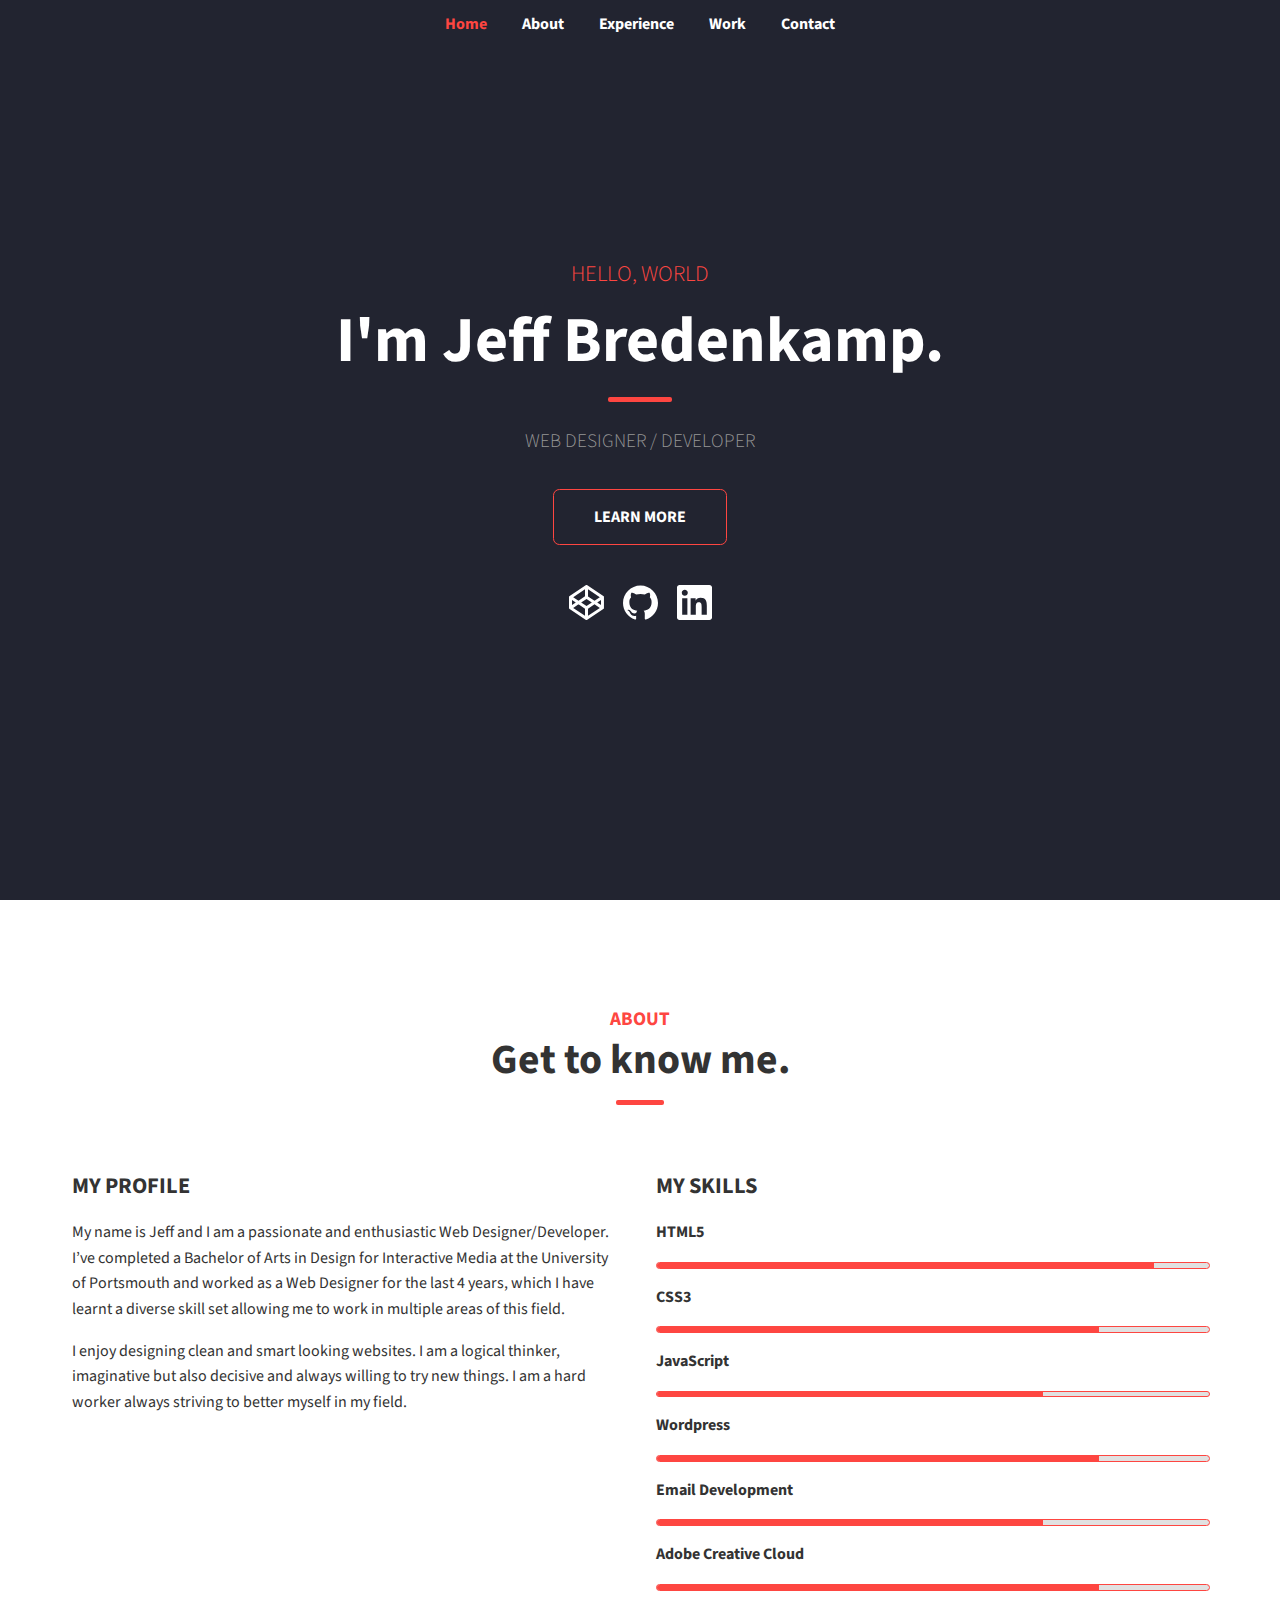
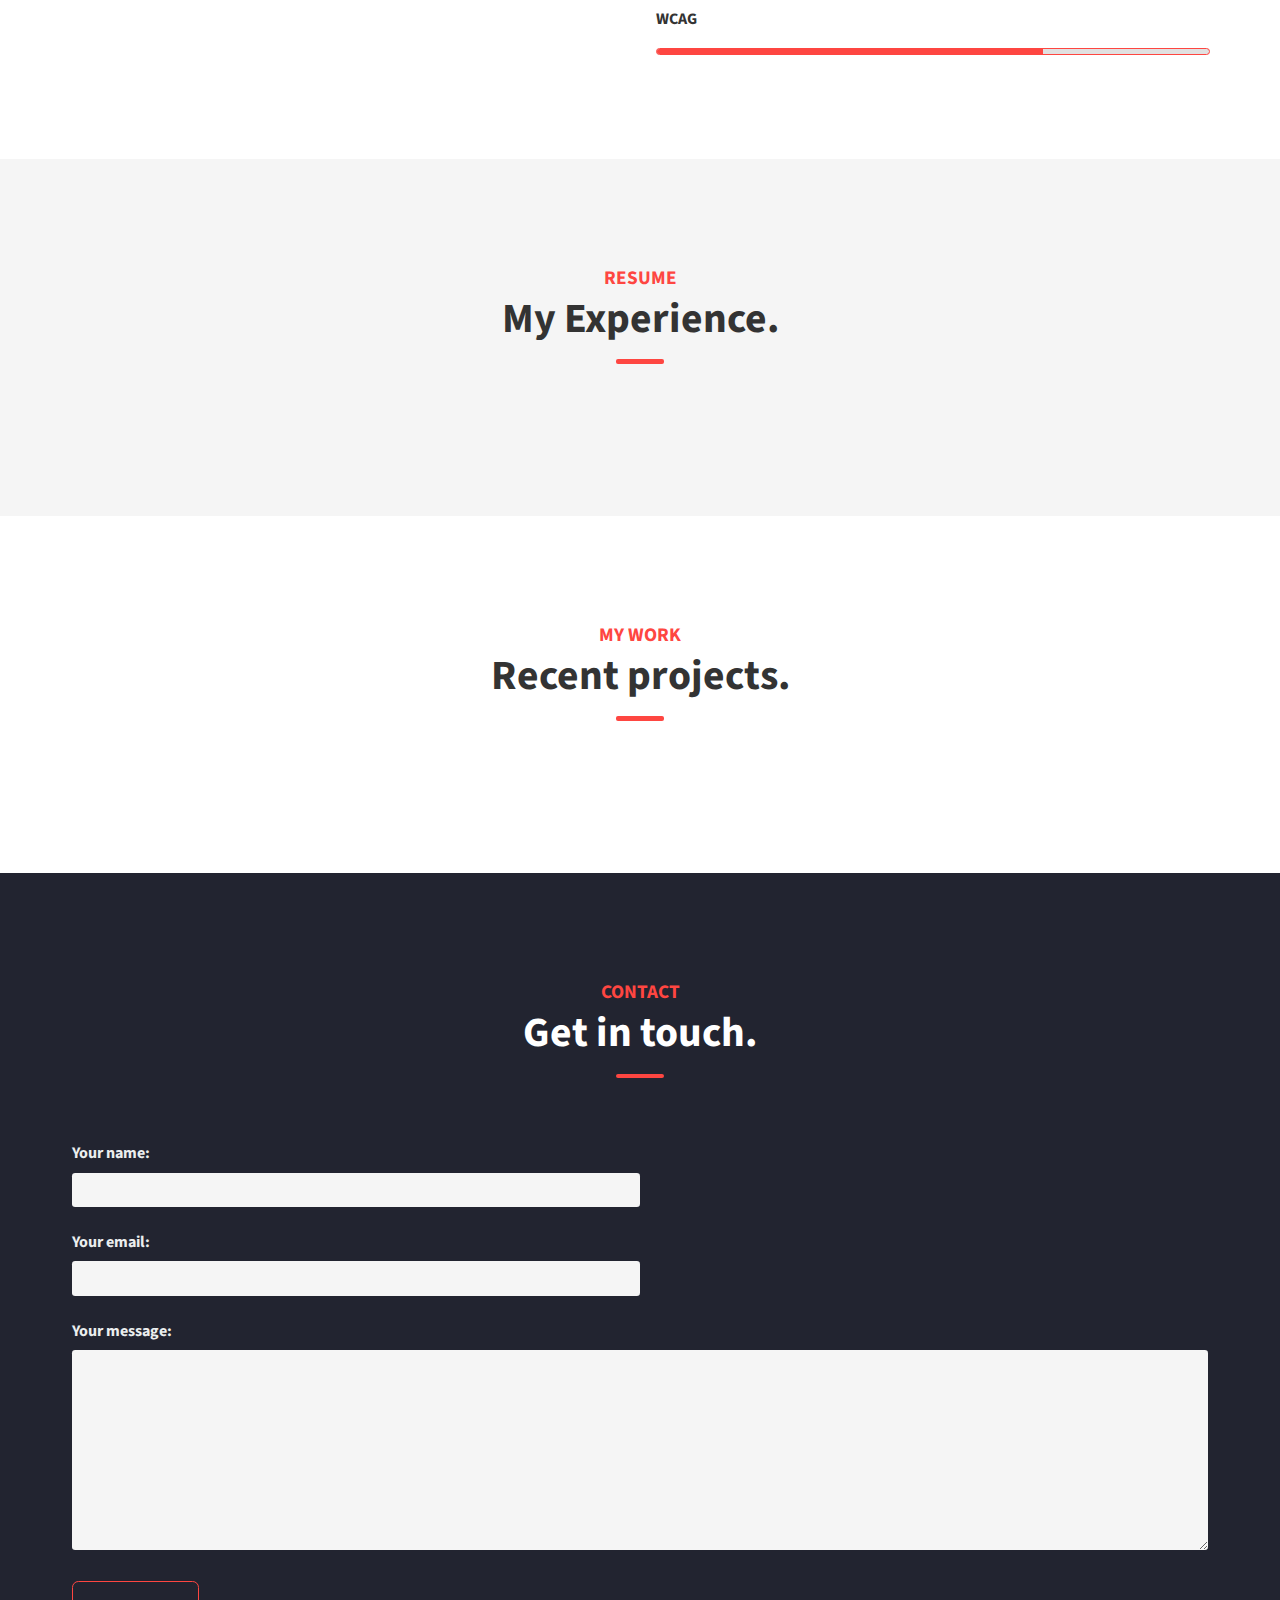
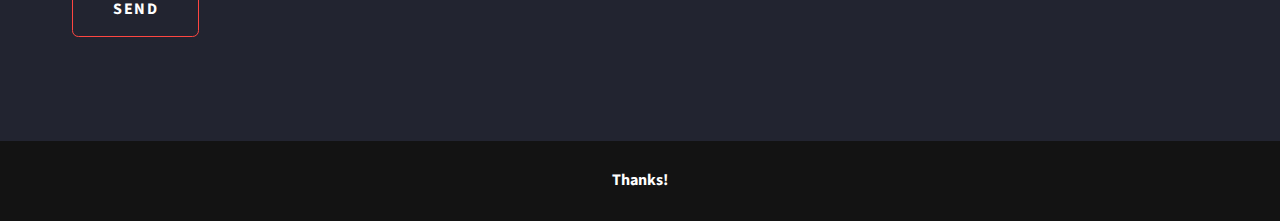
==== index.html @ 473db9db "Initial commit" ====
<!doctype html>
<html class="no-js" lang="en">

<head>
    <meta charset="utf-8">
    <title>Jeff Bredenkamp - Web Designer</title>
    <meta name="description" content="">
    <meta name="viewport" content="width=device-width, initial-scale=1">

    <link rel="stylesheet" href="css/normalize.css">
    <link rel="stylesheet" href="css/main.css">


</head>

<body>
    <!--[if IE]>
    <p class="browserupgrade">You are using an <strong>outdated</strong> browser. Please <a href="https://browsehappy.com/">upgrade your browser</a> to improve your experience and security.</p>
  <![endif]-->
    
    <header>
        <div class="container">
            <img src="img/hamburger.svg" alt="" class="hamburger" style="display: none;"/>
        <nav>
            <ul>
                <li><a href="#intro" class="active smoothscroll">Home</a></li>
                <li><a href="#about" class="smoothscroll">About</a></li>
                <li><a href="#experience" class="smoothscroll">Experience</a></li>
                <li><a href="#work" class="smoothscroll">Work</a></li>
                <li><a href="#contact" class="smoothscroll">Contact</a></li>
            </ul>
        </nav>
        </div>
    </header>

    <!-- Intro Section -->
    <section id="intro">

        <div class="intro-content">
            <p class="intro-preheader">Hello, world</p>
            <h1 class="intro-header">I'm Jeff Bredenkamp.</h1>
            <p class="intro-postheader">Web Designer / Developer</p>

            <a class="learn-more smoothscroll" href="#about">Learn More</a>

            <nav class="social-media">
                <ul>
                    <li><img src="img/codepen.svg" alt="codepen" class="social-icon" /></li>
                    <li><img src="img/github.svg" alt="github" class="social-icon" /></li>
                    <li><img src="img/linkedin.svg" alt="LinkedIn" class="social-icon" /></li>
                </ul>
            </nav>
        </div>

    </section>
    <!-- End Intro Section -->

    <!-- About Section -->
    <section id="about">
        <div class="container">
            <div class="row">
                <div class="column">
                    <p class="preheader">About</p>
                    <h2>Get to know me.</h2>

                </div>
            </div>

            <div class="row">
                <div class="column">

                    <h3>My Profile</h3>

                    <p>My name is Jeff and I am a passionate and enthusiastic Web Designer/Developer. I’ve completed a Bachelor of Arts in Design for Interactive Media at the University of Portsmouth and worked as a Web Designer for the last 4 years, which I have learnt a diverse skill set allowing me to work in multiple areas of this field.</p>

<p>I enjoy designing clean and smart looking websites. I am a logical thinker, imaginative but also decisive and always willing to try new things. I am a hard worker always striving to better myself in my field.</p>

                </div>

                <div class="column">

                    <h3>My Skills</h3>

                    <p><strong>HTML5</strong></p>
                    <div class="progress-bar">
                        <div class="progress-bar-value value-90"></div>
                    </div>

                    <p><strong>CSS3</strong></p>
                    <div class="progress-bar">
                        <div class="progress-bar-value value-80"></div>
                    </div>

                    <p><strong>JavaScript</strong></p>
                    <div class="progress-bar">
                        <div class="progress-bar-value value-70"></div>
                    </div>

                    <p><strong>Wordpress</strong></p>
                    <div class="progress-bar">
                        <div class="progress-bar-value value-80"></div>
                    </div>
                    
                    <p><strong>Email Development</strong></p>
                    <div class="progress-bar">
                        <div class="progress-bar-value value-70"></div>
                    </div>

                    <p><strong>Adobe Creative Cloud</strong></p>
                    <div class="progress-bar">
                        <div class="progress-bar-value value-80"></div>
                    </div>

                    <p><strong>WCAG</strong></p>
                    <div class="progress-bar">
                        <div class="progress-bar-value value-70"></div>
                    </div>

                </div>
            </div>
        </div>
    </section>
    
    <!-- Experience Section -->
    
    <section id="experience">
    
        <div class="container">
            <div class="row">
                <div class="column">
                    <p class="preheader">Resume</p>
                    <h2>My Experience.</h2>
                </div>
            </div>
        </div>
    
    </section>
    
    <!-- Work Section -->
    
    <section id="work">
    
        <div class="container">
            <div class="row">
                <div class="column">
                    <p class="preheader">My work</p>
                    <h2>Recent projects.</h2>
                </div>
            </div>
        </div>
    
    </section>
    
    <!-- Contact Section -->
    
    <section id="contact">
    
        <div class="container">
            <div class="row">
                <div class="column">
                    <p class="preheader">Contact</p>
                    <h2>Get in touch.</h2>
                </div>
            </div>
            
            <div class="row">
                <div class="column">
                
                    	<form method="post" action="submit.php">
	
                            <label><span>Your name:</span>
		<br /><input type="text" name="name" /></label>
		
                            <label><span>Your email:</span>
		<br /><input type="email" name="email" /></label>
		
		<!-- Important: if you add any fields to this page, you will also need to update the php script -->
		
		<p class="antispam">Leave this empty:
		<br /><input name="url" /></p>
		
                            <label><span>Your message:</span>
		<br /><textarea name="message" rows="10" cols="50"></textarea></label>
		
		<input type="submit" value="Send" class="contact-btn" />
		
	</form>
                
                </div>
            </div>
        </div>
    
    </section>
    
    <!-- Footer -->
    
    <footer>
    
        <p>Thanks!</p>
        
    </footer>


    <script src="https://code.jquery.com/jquery-3.4.1.min.js" integrity="sha256-CSXorXvZcTkaix6Yvo6HppcZGetbYMGWSFlBw8HfCJo=" crossorigin="anonymous"></script>
    <script src="js/main.js"></script>

    <!-- Google Analytics: change UA-XXXXX-Y to be your site's ID. -->
    <script>
        window.ga = function() {
            ga.q.push(arguments)
        };
        ga.q = [];
        ga.l = +new Date;
        ga('create', 'UA-XXXXX-Y', 'auto');
        ga('set', 'transport', 'beacon');
        ga('send', 'pageview')

    </script>
    <script src="https://www.google-analytics.com/analytics.js" async></script>
</body>

</html>
---- css/main.css ----
@import url('https://fonts.googleapis.com/css?family=Source+Sans+Pro:400,700&display=swap');


/* ==========================================================================
   Global
   ========================================================================== */

html {
  color: #333;
  font-size: 1rem;
  line-height: 1.4;
}

body {
    font-family: 'Source Sans Pro', sans-serif;
}

hr {
  display: block;
  height: 1px;
  border: 0;
  border-top: 1px solid #ccc;
  margin: 1em 0;
  padding: 0;
}

/* ==========================================================================
   Browser Upgrade Prompt
   ========================================================================== */

.browserupgrade {
  margin: 0.2em 0;
  background: #ccc;
  color: #000;
  padding: 0.2em 0;
}

/* ==========================================================================
   Custom styles
   ========================================================================== */

.container {
  margin: 0 auto;
  max-width: 1200px;
  padding: 0 2.0rem;
  position: relative;
  width: 100%;
    box-sizing: border-box;
}

.row {
  display: flex;
  flex-direction: column;
  padding: 0;
  width: 100%;
}

.row.row-no-padding {
  padding: 0;
}

.row.row-no-padding > .column {
  padding: 0;
}

.row.row-wrap {
  flex-wrap: wrap;
}

.row.row-top {
  align-items: flex-start;
}

.row.row-bottom {
  align-items: flex-end;
}

.row.row-center {
  align-items: center;
}

.row.row-stretch {
  align-items: stretch;
}

.row.row-baseline {
  align-items: baseline;
}

.row .column {
  display: block;
  flex: 1 1 auto;
  margin-left: 0;
  max-width: 100%;
  width: 100%;
}

.row .column.column-offset-10 {
  margin-left: 10%;
}

.row .column.column-offset-20 {
  margin-left: 20%;
}

.row .column.column-offset-25 {
  margin-left: 25%;
}

.row .column.column-offset-33, .row .column.column-offset-34 {
  margin-left: 33.3333%;
}

.row .column.column-offset-50 {
  margin-left: 50%;
}

.row .column.column-offset-66, .row .column.column-offset-67 {
  margin-left: 66.6666%;
}

.row .column.column-offset-75 {
  margin-left: 75%;
}

.row .column.column-offset-80 {
  margin-left: 80%;
}

.row .column.column-offset-90 {
  margin-left: 90%;
}

.row .column.column-10 {
  flex: 0 0 10%;
  max-width: 10%;
}

.row .column.column-20 {
  flex: 0 0 20%;
  max-width: 20%;
}

.row .column.column-25 {
  flex: 0 0 25%;
  max-width: 25%;
}

.row .column.column-33, .row .column.column-34 {
  flex: 0 0 33.3333%;
  max-width: 33.3333%;
}

.row .column.column-40 {
  flex: 0 0 40%;
  max-width: 40%;
}

.row .column.column-50 {
  flex: 0 0 50%;
  max-width: 50%;
}

.row .column.column-60 {
  flex: 0 0 60%;
  max-width: 60%;
}

.row .column.column-66, .row .column.column-67 {
  flex: 0 0 66.6666%;
  max-width: 66.6666%;
}

.row .column.column-75 {
  flex: 0 0 75%;
  max-width: 75%;
}

.row .column.column-80 {
  flex: 0 0 80%;
  max-width: 80%;
}

.row .column.column-90 {
  flex: 0 0 90%;
  max-width: 90%;
}

.row .column .column-top {
  align-self: flex-start;
}

.row .column .column-bottom {
  align-self: flex-end;
}

.row .column .column-center {
  -ms-grid-row-align: center;
      align-self: center;
}

@media (min-width: 40rem) {
  .row {
    flex-direction: row;
    margin-left: -1.0rem;
    width: calc(100% + 2.0rem);
  }
  .row .column {
    margin-bottom: inherit;
    padding: 0 1.0rem;
  }
}

section {
    padding: 6.5rem 0;
    box-sizing: border-box;
}

/* Typography */

h1, h2, h3, h4, h5, h6 {
    line-height: 1;
}

h1 {
    font-size: 4rem;
    text-align: center;
}

h2 {
    font-size: 2.6rem;
    text-align: center;
    margin-top: 0;
    margin-bottom: 3rem;
}

h3 {
    font-size: 1.4rem;
    text-transform: uppercase;
}

h1:after, h2:after {
    height: .3rem;
    display: block;
    content: "";
    background-color: #FE4641;
    margin: 0 auto;
    border-radius: 2px;
}

h1:after {
    width: 4rem;
    margin-top: 1.5rem;
    margin-bottom: 1.5rem;
}

h2:after {
    width: 3rem;
    margin-top: 1.2rem;
    margin-bottom: 1.2rem;
}

p {
    line-height: 1.6;
}

/* Header */

header {
    position: fixed;
    width: 100%;
    padding: .8rem 0 .8rem 0;
    background: #222430;
    z-index: 1;
    text-align: center;
}

header nav ul {
    list-style: none;
    padding: 0;
    margin: 0;
}

header nav ul li {
    display: inline;
    padding-right: 2rem;
}

header nav ul li:last-child {
    padding-right: 0;
}

header nav ul li a {
    color: #fff;
    text-decoration: none;
    font-weight: 700;
}

header nav ul li a.active {
    color: #FE4641;
    
}

header .hamburger {
    
}

/* Intro Section */

#intro {
    background: #222430;
    text-align: center;
    display: flex;
    flex-direction: column;
    justify-content: center;
    min-height: 100vh;
}

#intro .intro-preheader {
    color: #FE4641;
    text-transform: uppercase;
    margin: 0 0 1rem 0;
    font-size: 1.4rem;
    font-weight: 300;
}

#intro .intro-header {
    color: #fff;
    margin: 0;
    line-height: 1;
}

#intro .intro-postheader {
    color: #969696;
    text-transform: uppercase;
    margin: 0;
    font-size: 1.2rem;
    font-weight: 300;
    margin-bottom: 2rem;
}

.learn-more {
  display: inline-block;
  color: #fff;
  text-decoration: none;
  text-transform: uppercase;
border-radius: .4rem;
  font-weight: 700;
  padding: 0 2.5rem 0 2.5rem;
  line-height: 3.4rem;
  text-align: center;
  border: 0.1rem solid #FE4641;
  background-image: url("../img/arrow-down.svg");
    background-size: 12px;
  background-repeat: no-repeat;
  background-position: 85% -40px;
  -moz-transition: all 0.2s linear;
  -o-transition: all 0.2s linear;
  -webkit-transition: all 0.2s linear;
  transition: all 0.2s linear;
}
.learn-more:hover, .learn-more:focus {
  background-color: #FE4641;
  color: #ffffff;
  padding-right: 3.2rem;
  background-position: 85% 50%;
}

/* Social Media */

#intro .social-media ul {
    list-style: none;
    padding: 0;
    margin-top: 2.5rem;
}

#intro .social-media ul li {
    display: inline;
    padding-right: 1rem;
}

#intro .social-media ul li:last-child {
    padding-right: 0;
}

#intro .social-icon {
    max-width: 35px;
}

/* About Section */

.preheader {
    text-align: center;
    color: #FE4641;
    font-size: 1.2rem;
    font-weight: 700;
    margin: 0 0 .3rem 0;
    text-transform: uppercase;
}

#about {
}


.progress-bar {
    width: 100%;
    height: .3rem;
    background: #E1E1E1;
    overflow: hidden;
    border-radius: .4rem;
    border: 0.1rem solid #FE4641;
}
.progress-bar-value {
	height: .3rem;
	background: #FE4641; /* Old browsers */
}

.value-70 {
	width: 70%;
}

.value-80 {
	width: 80%;
}

.value-90 {
	width: 90%;
}

/* Experience Section */

#experience {
    background: #f5f5f5;
}

/* Work Section */

/* Contact Section */

#contact {
    background: #222430;
}

#contact h2 {
    color: #fff;
}

#contact label {
    margin: 1rem 0;
    color: #EBEEEE;
    display: block;
    font-weight: 700;
}

#contact label span {
    margin-bottom: .5rem;
    display: inline-block;
}

#contact input[type=text], #contact input[type=email], #contact textarea, #contact select {
    padding: .5rem;
    color: #333;
    background: #f5f5f5;
    margin-bottom: .5rem;
    border-radius: .2rem;
    border: 0;
    outline: none;
    width: 100%;
    box-sizing: border-box;
}

#contact input[type=text], #contact input[type=email] {
    width: 50%;
}

.contact-btn {
    border: 0.1rem solid #FE4641;
    background: transparent;
    border-radius: .4rem;
    color: #fff;
    cursor: pointer;
    display: inline-block;
    font-size: 1rem;
    font-weight: 700;
    letter-spacing: .1rem;
    line-height: 3.4rem;
    padding: 0 2.5rem;
    text-align: center;
    text-decoration: none;
    text-transform: uppercase;
    white-space: nowrap;
}

.antispam {
    display: none;
}

footer {
    padding: .7rem 0;
    background: #131313;
}

footer p {
    text-align: center;
    color: #fff;
    font-weight: 700;
}

/* Focus styles */

a:focus {
    outline: 1px dotted #000;
}

header a:focus, #intro a:focus {
    outline: 1px dotted #fff;
}


/* ==========================================================================
   Media Queries
   ========================================================================== */

@media only screen and (max-width: 35em) {
#intro .intro-header {
    font-size: 2.7rem;
}
    
h2 {
    font-size: 2.4rem;
}
    
#intro .intro-content {
    padding: 0 2.0rem;
}
#contact input[type=text], #contact input[type=email] {
    width: 100%;
}
    
    
}

@media print,
  (-webkit-min-device-pixel-ratio: 1.25),
  (min-resolution: 1.25dppx),
  (min-resolution: 120dpi) {
  /* Style adjustments for high resolution devices */
}
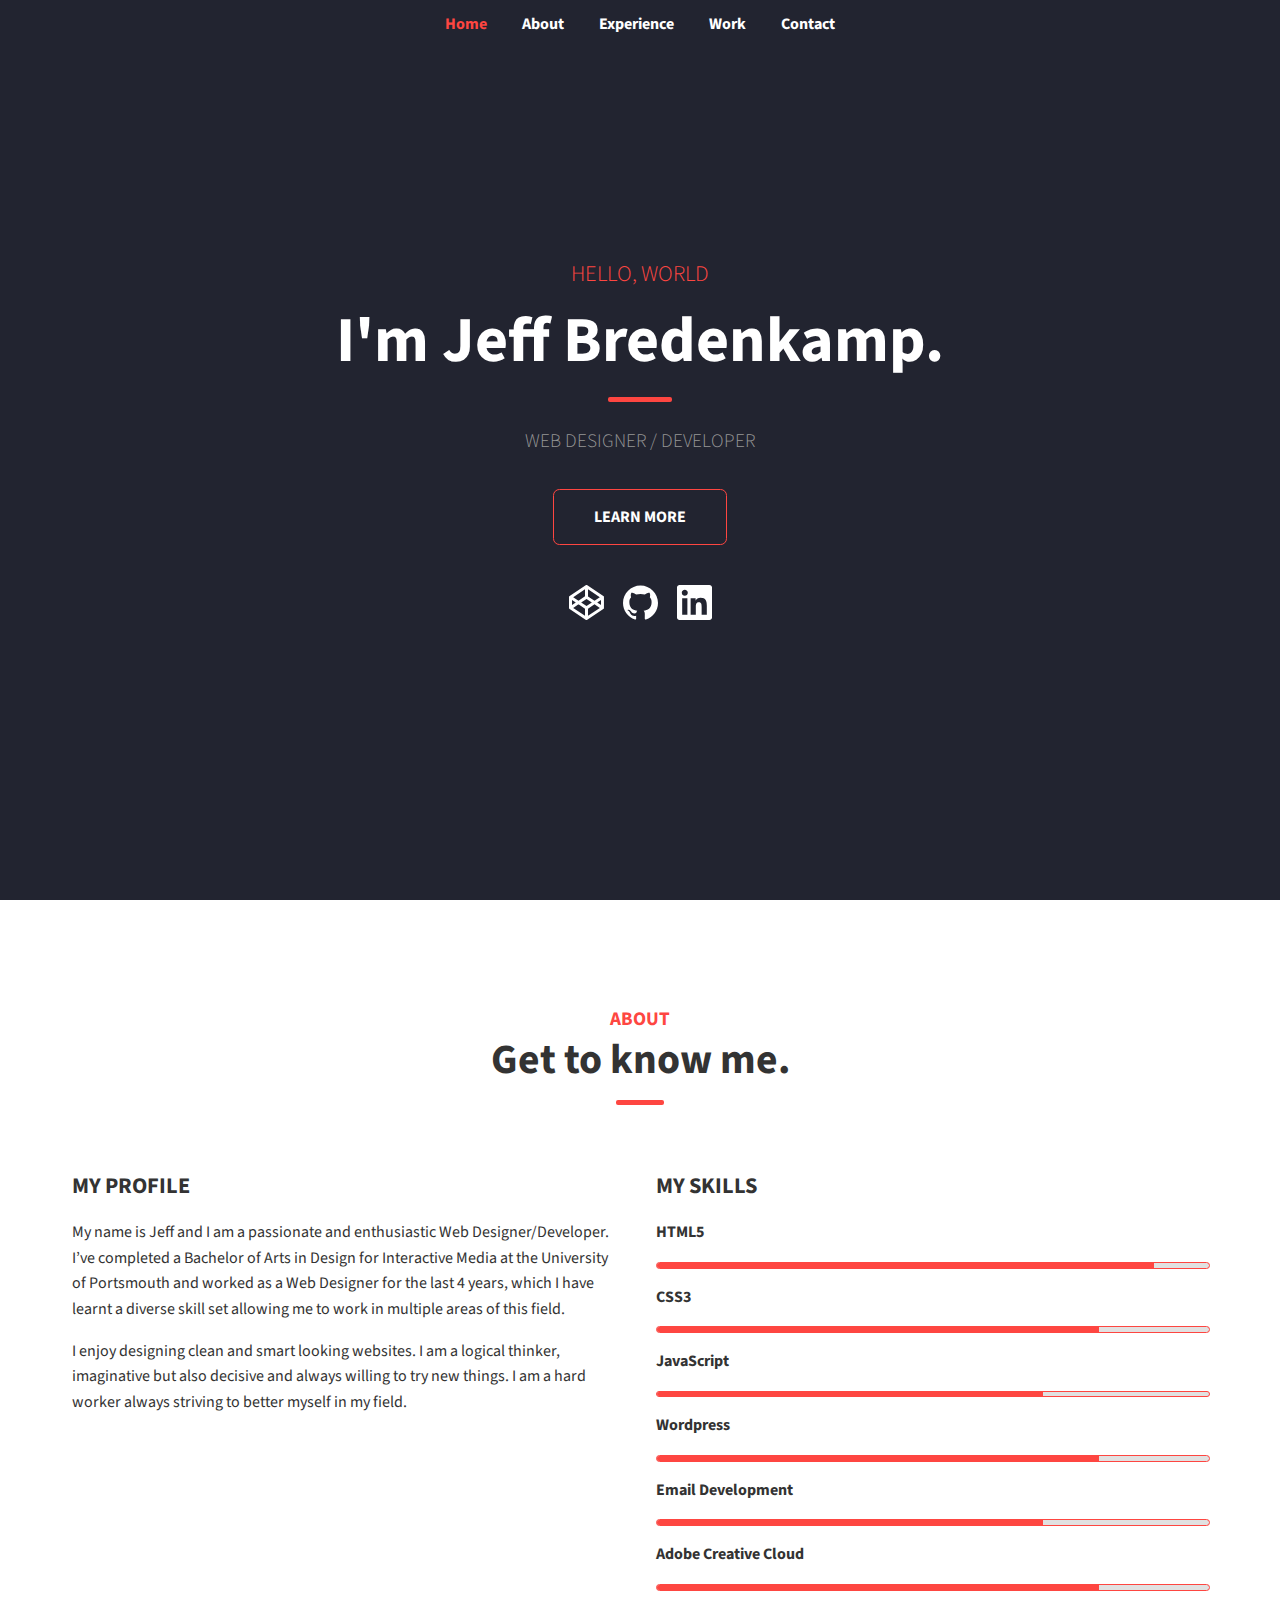
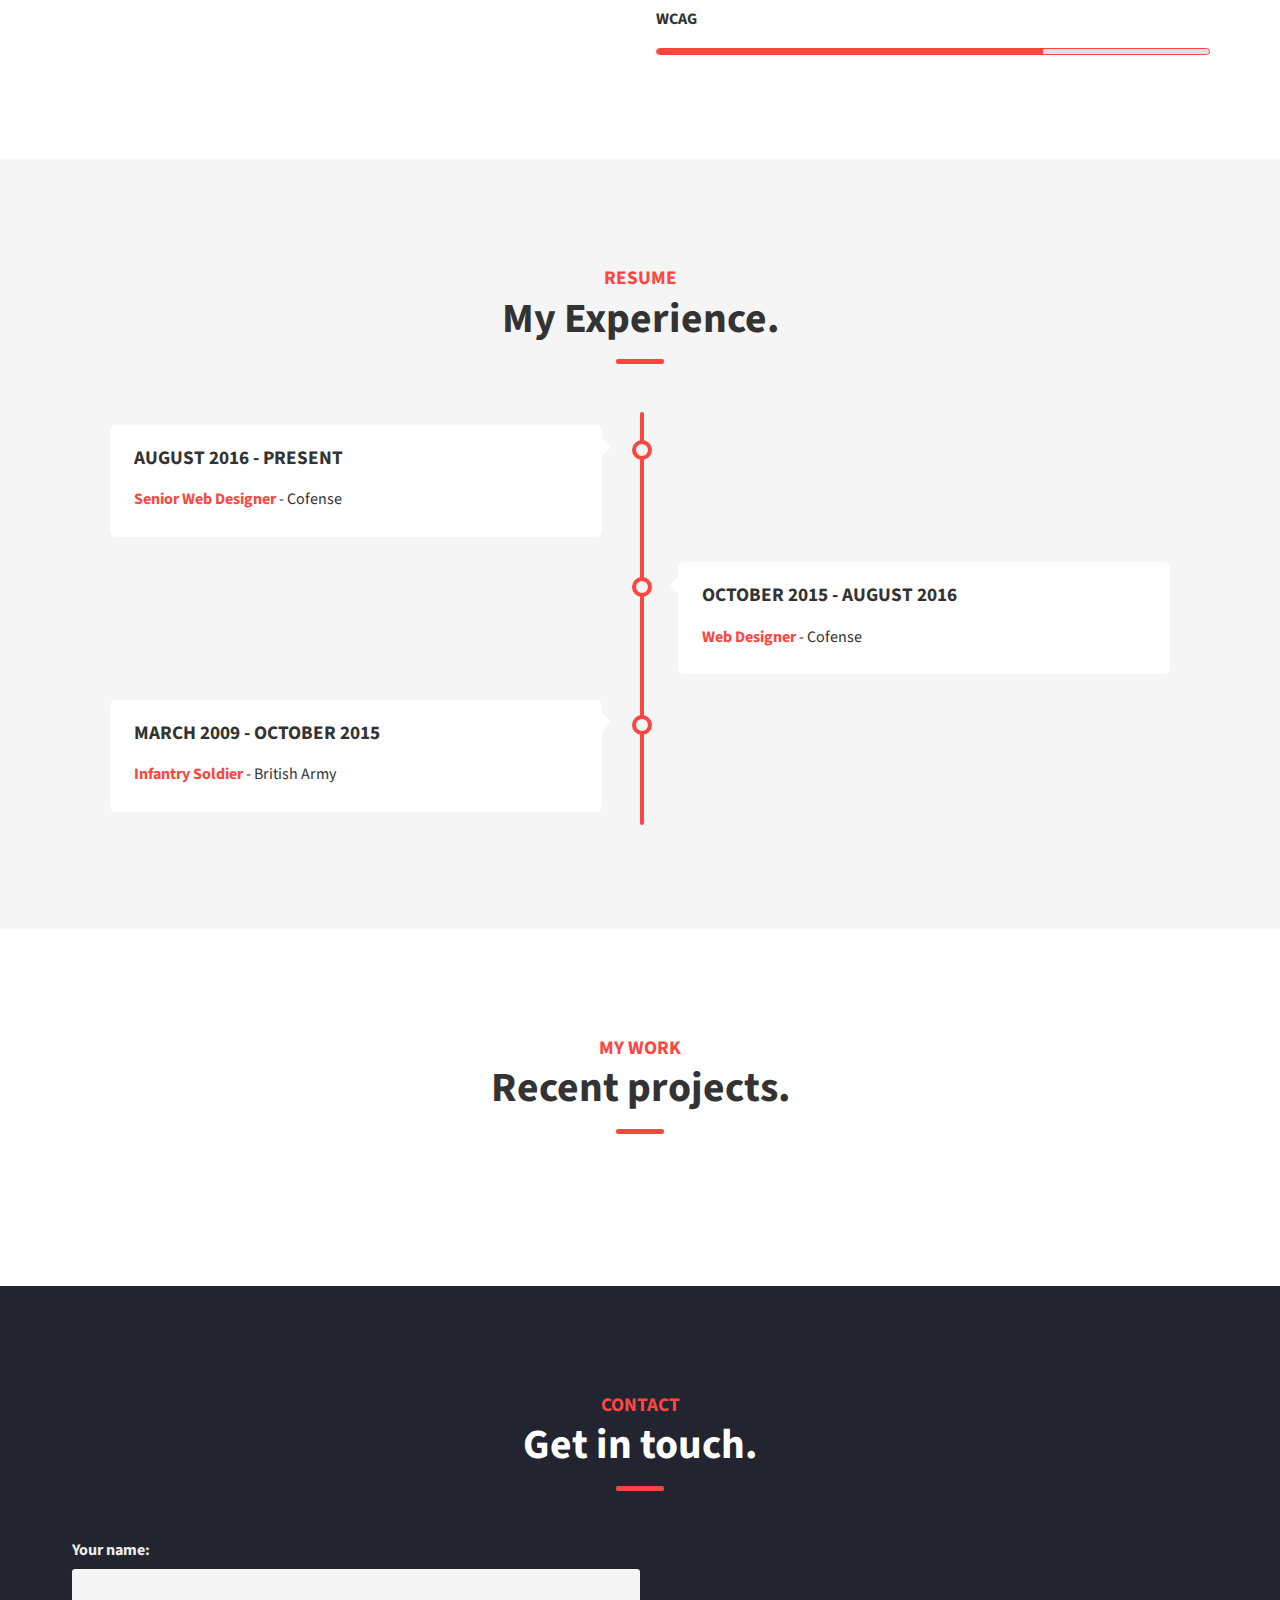
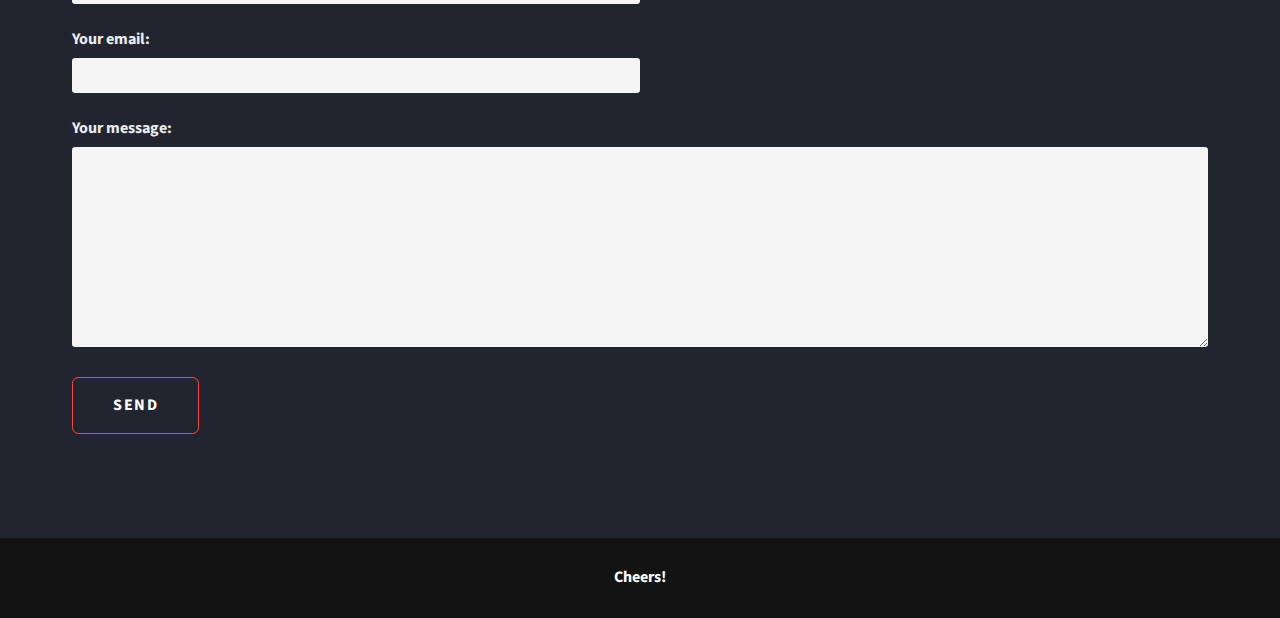
==== commit 635514c7: "timeline added to experience section" ====
--- a/index.html
+++ b/index.html
@@ -17,19 +17,19 @@
     <!--[if IE]>
     <p class="browserupgrade">You are using an <strong>outdated</strong> browser. Please <a href="https://browsehappy.com/">upgrade your browser</a> to improve your experience and security.</p>
   <![endif]-->
-    
+
     <header>
         <div class="container">
-            <img src="img/hamburger.svg" alt="" class="hamburger" style="display: none;"/>
-        <nav>
-            <ul>
-                <li><a href="#intro" class="active smoothscroll">Home</a></li>
-                <li><a href="#about" class="smoothscroll">About</a></li>
-                <li><a href="#experience" class="smoothscroll">Experience</a></li>
-                <li><a href="#work" class="smoothscroll">Work</a></li>
-                <li><a href="#contact" class="smoothscroll">Contact</a></li>
-            </ul>
-        </nav>
+            <img src="img/hamburger.svg" alt="" class="hamburger" style="display: none;" />
+            <nav>
+                <ul>
+                    <li><a href="#intro" class="active smoothscroll">Home</a></li>
+                    <li><a href="#about" class="smoothscroll">About</a></li>
+                    <li><a href="#experience" class="smoothscroll">Experience</a></li>
+                    <li><a href="#work" class="smoothscroll">Work</a></li>
+                    <li><a href="#contact" class="smoothscroll">Contact</a></li>
+                </ul>
+            </nav>
         </div>
     </header>
 
@@ -73,7 +73,7 @@
 
                     <p>My name is Jeff and I am a passionate and enthusiastic Web Designer/Developer. I’ve completed a Bachelor of Arts in Design for Interactive Media at the University of Portsmouth and worked as a Web Designer for the last 4 years, which I have learnt a diverse skill set allowing me to work in multiple areas of this field.</p>
 
-<p>I enjoy designing clean and smart looking websites. I am a logical thinker, imaginative but also decisive and always willing to try new things. I am a hard worker always striving to better myself in my field.</p>
+                    <p>I enjoy designing clean and smart looking websites. I am a logical thinker, imaginative but also decisive and always willing to try new things. I am a hard worker always striving to better myself in my field.</p>
 
                 </div>
 
@@ -100,7 +100,7 @@
                     <div class="progress-bar">
                         <div class="progress-bar-value value-80"></div>
                     </div>
-                    
+
                     <p><strong>Email Development</strong></p>
                     <div class="progress-bar">
                         <div class="progress-bar-value value-70"></div>
@@ -120,26 +120,48 @@
             </div>
         </div>
     </section>
-    
+
     <!-- Experience Section -->
-    
+
     <section id="experience">
-    
+
         <div class="container">
             <div class="row">
                 <div class="column">
                     <p class="preheader">Resume</p>
                     <h2>My Experience.</h2>
-                </div>
-            </div>
-        </div>
-    
-    </section>
-    
+
+                    <div class="timeline">
+                        <div class="position-wrap">
+                            <div class="position">
+                                <h3>August 2016 - Present</h3>
+                                <p><strong>Senior Web Designer</strong> - Cofense</p>
+                            </div>
+                        </div>
+                        <div class="position-wrap right">
+                            <div class="position">
+                                <h3>October 2015 - August 2016</h3>
+                                <p><strong>Web Designer</strong> - Cofense</p>
+                            </div>
+                        </div>
+                        <div class="position-wrap">
+                            <div class="position">
+                                <h3>March 2009 - October 2015</h3>
+                                <p><strong>Infantry Soldier</strong> - British Army</p>
+                            </div>
+                        </div>
+                    </div>
+
+                </div>
+            </div>
+        </div>
+
+    </section>
+
     <!-- Work Section -->
-    
+
     <section id="work">
-    
+
         <div class="container">
             <div class="row">
                 <div class="column">
@@ -148,56 +170,51 @@
                 </div>
             </div>
         </div>
-    
-    </section>
-    
+
+    </section>
+
     <!-- Contact Section -->
-    
+
     <section id="contact">
-    
+
         <div class="container">
             <div class="row">
                 <div class="column">
                     <p class="preheader">Contact</p>
                     <h2>Get in touch.</h2>
-                </div>
-            </div>
-            
-            <div class="row">
-                <div class="column">
-                
-                    	<form method="post" action="submit.php">
-	
-                            <label><span>Your name:</span>
-		<br /><input type="text" name="name" /></label>
-		
-                            <label><span>Your email:</span>
-		<br /><input type="email" name="email" /></label>
-		
-		<!-- Important: if you add any fields to this page, you will also need to update the php script -->
-		
-		<p class="antispam">Leave this empty:
-		<br /><input name="url" /></p>
-		
-                            <label><span>Your message:</span>
-		<br /><textarea name="message" rows="10" cols="50"></textarea></label>
-		
-		<input type="submit" value="Send" class="contact-btn" />
-		
-	</form>
-                
-                </div>
-            </div>
-        </div>
-    
-    </section>
-    
+
+
+                    <form method="post" action="submit.php">
+
+                        <label><span>Your name:</span>
+                            <br /><input type="text" name="name" /></label>
+
+                        <label><span>Your email:</span>
+                            <br /><input type="email" name="email" /></label>
+
+
+                        <p class="antispam">Leave this empty:
+                            <br /><input name="url" /></p>
+
+                        <label><span>Your message:</span>
+                            <br /><textarea name="message" rows="10" cols="50"></textarea></label>
+
+                        <input type="submit" value="Send" class="contact-btn" />
+
+                    </form>
+
+                </div>
+            </div>
+        </div>
+
+    </section>
+
     <!-- Footer -->
-    
+
     <footer>
-    
-        <p>Thanks!</p>
-        
+
+        <p>Cheers!</p>
+
     </footer>
 
 
@@ -219,4 +236,4 @@
     <script src="https://www.google-analytics.com/analytics.js" async></script>
 </body>
 
-</html>+</html>
--- a/css/main.css
+++ b/css/main.css
@@ -6,9 +6,9 @@
    ========================================================================== */
 
 html {
-  color: #333;
-  font-size: 1rem;
-  line-height: 1.4;
+    color: #333;
+    font-size: 1rem;
+    line-height: 1.4;
 }
 
 body {
@@ -16,12 +16,12 @@
 }
 
 hr {
-  display: block;
-  height: 1px;
-  border: 0;
-  border-top: 1px solid #ccc;
-  margin: 1em 0;
-  padding: 0;
+    display: block;
+    height: 1px;
+    border: 0;
+    border-top: 1px solid #ccc;
+    margin: 1em 0;
+    padding: 0;
 }
 
 /* ==========================================================================
@@ -29,10 +29,10 @@
    ========================================================================== */
 
 .browserupgrade {
-  margin: 0.2em 0;
-  background: #ccc;
-  color: #000;
-  padding: 0.2em 0;
+    margin: 0.2em 0;
+    background: #ccc;
+    color: #000;
+    padding: 0.2em 0;
 }
 
 /* ==========================================================================
@@ -40,175 +40,180 @@
    ========================================================================== */
 
 .container {
-  margin: 0 auto;
-  max-width: 1200px;
-  padding: 0 2.0rem;
-  position: relative;
-  width: 100%;
+    margin: 0 auto;
+    max-width: 1200px;
+    padding: 0 2.0rem;
+    position: relative;
+    width: 100%;
     box-sizing: border-box;
 }
 
 .row {
-  display: flex;
-  flex-direction: column;
-  padding: 0;
-  width: 100%;
+    display: flex;
+    flex-direction: column;
+    padding: 0;
+    width: 100%;
 }
 
 .row.row-no-padding {
-  padding: 0;
+    padding: 0;
 }
 
 .row.row-no-padding > .column {
-  padding: 0;
+    padding: 0;
 }
 
 .row.row-wrap {
-  flex-wrap: wrap;
+    flex-wrap: wrap;
 }
 
 .row.row-top {
-  align-items: flex-start;
+    align-items: flex-start;
 }
 
 .row.row-bottom {
-  align-items: flex-end;
+    align-items: flex-end;
 }
 
 .row.row-center {
-  align-items: center;
+    align-items: center;
 }
 
 .row.row-stretch {
-  align-items: stretch;
+    align-items: stretch;
 }
 
 .row.row-baseline {
-  align-items: baseline;
+    align-items: baseline;
 }
 
 .row .column {
-  display: block;
-  flex: 1 1 auto;
-  margin-left: 0;
-  max-width: 100%;
-  width: 100%;
+    display: block;
+    flex: 1 1 auto;
+    margin-left: 0;
+    max-width: 100%;
+    width: 100%;
 }
 
 .row .column.column-offset-10 {
-  margin-left: 10%;
+    margin-left: 10%;
 }
 
 .row .column.column-offset-20 {
-  margin-left: 20%;
+    margin-left: 20%;
 }
 
 .row .column.column-offset-25 {
-  margin-left: 25%;
-}
-
-.row .column.column-offset-33, .row .column.column-offset-34 {
-  margin-left: 33.3333%;
+    margin-left: 25%;
+}
+
+.row .column.column-offset-33,
+.row .column.column-offset-34 {
+    margin-left: 33.3333%;
 }
 
 .row .column.column-offset-50 {
-  margin-left: 50%;
-}
-
-.row .column.column-offset-66, .row .column.column-offset-67 {
-  margin-left: 66.6666%;
+    margin-left: 50%;
+}
+
+.row .column.column-offset-66,
+.row .column.column-offset-67 {
+    margin-left: 66.6666%;
 }
 
 .row .column.column-offset-75 {
-  margin-left: 75%;
+    margin-left: 75%;
 }
 
 .row .column.column-offset-80 {
-  margin-left: 80%;
+    margin-left: 80%;
 }
 
 .row .column.column-offset-90 {
-  margin-left: 90%;
+    margin-left: 90%;
 }
 
 .row .column.column-10 {
-  flex: 0 0 10%;
-  max-width: 10%;
+    flex: 0 0 10%;
+    max-width: 10%;
 }
 
 .row .column.column-20 {
-  flex: 0 0 20%;
-  max-width: 20%;
+    flex: 0 0 20%;
+    max-width: 20%;
 }
 
 .row .column.column-25 {
-  flex: 0 0 25%;
-  max-width: 25%;
-}
-
-.row .column.column-33, .row .column.column-34 {
-  flex: 0 0 33.3333%;
-  max-width: 33.3333%;
+    flex: 0 0 25%;
+    max-width: 25%;
+}
+
+.row .column.column-33,
+.row .column.column-34 {
+    flex: 0 0 33.3333%;
+    max-width: 33.3333%;
 }
 
 .row .column.column-40 {
-  flex: 0 0 40%;
-  max-width: 40%;
+    flex: 0 0 40%;
+    max-width: 40%;
 }
 
 .row .column.column-50 {
-  flex: 0 0 50%;
-  max-width: 50%;
+    flex: 0 0 50%;
+    max-width: 50%;
 }
 
 .row .column.column-60 {
-  flex: 0 0 60%;
-  max-width: 60%;
-}
-
-.row .column.column-66, .row .column.column-67 {
-  flex: 0 0 66.6666%;
-  max-width: 66.6666%;
+    flex: 0 0 60%;
+    max-width: 60%;
+}
+
+.row .column.column-66,
+.row .column.column-67 {
+    flex: 0 0 66.6666%;
+    max-width: 66.6666%;
 }
 
 .row .column.column-75 {
-  flex: 0 0 75%;
-  max-width: 75%;
+    flex: 0 0 75%;
+    max-width: 75%;
 }
 
 .row .column.column-80 {
-  flex: 0 0 80%;
-  max-width: 80%;
+    flex: 0 0 80%;
+    max-width: 80%;
 }
 
 .row .column.column-90 {
-  flex: 0 0 90%;
-  max-width: 90%;
+    flex: 0 0 90%;
+    max-width: 90%;
 }
 
 .row .column .column-top {
-  align-self: flex-start;
+    align-self: flex-start;
 }
 
 .row .column .column-bottom {
-  align-self: flex-end;
+    align-self: flex-end;
 }
 
 .row .column .column-center {
-  -ms-grid-row-align: center;
-      align-self: center;
+    -ms-grid-row-align: center;
+    align-self: center;
 }
 
 @media (min-width: 40rem) {
-  .row {
-    flex-direction: row;
-    margin-left: -1.0rem;
-    width: calc(100% + 2.0rem);
-  }
-  .row .column {
-    margin-bottom: inherit;
-    padding: 0 1.0rem;
-  }
+    .row {
+        flex-direction: row;
+        margin-left: -1.0rem;
+        width: calc(100% + 2.0rem);
+    }
+
+    .row .column {
+        margin-bottom: inherit;
+        padding: 0 1.0rem;
+    }
 }
 
 section {
@@ -218,7 +223,12 @@
 
 /* Typography */
 
-h1, h2, h3, h4, h5, h6 {
+h1,
+h2,
+h3,
+h4,
+h5,
+h6 {
     line-height: 1;
 }
 
@@ -239,7 +249,8 @@
     text-transform: uppercase;
 }
 
-h1:after, h2:after {
+h1:after,
+h2:after {
     height: .3rem;
     display: block;
     content: "";
@@ -298,12 +309,10 @@
 
 header nav ul li a.active {
     color: #FE4641;
-    
-}
-
-header .hamburger {
-    
-}
+
+}
+
+header .hamburger {}
 
 /* Intro Section */
 
@@ -340,30 +349,32 @@
 }
 
 .learn-more {
-  display: inline-block;
-  color: #fff;
-  text-decoration: none;
-  text-transform: uppercase;
-border-radius: .4rem;
-  font-weight: 700;
-  padding: 0 2.5rem 0 2.5rem;
-  line-height: 3.4rem;
-  text-align: center;
-  border: 0.1rem solid #FE4641;
-  background-image: url("../img/arrow-down.svg");
+    display: inline-block;
+    color: #fff;
+    text-decoration: none;
+    text-transform: uppercase;
+    border-radius: .4rem;
+    font-weight: 700;
+    padding: 0 2.5rem 0 2.5rem;
+    line-height: 3.4rem;
+    text-align: center;
+    border: 0.1rem solid #FE4641;
+    background-image: url("../img/arrow-down.svg");
     background-size: 12px;
-  background-repeat: no-repeat;
-  background-position: 85% -40px;
-  -moz-transition: all 0.2s linear;
-  -o-transition: all 0.2s linear;
-  -webkit-transition: all 0.2s linear;
-  transition: all 0.2s linear;
-}
-.learn-more:hover, .learn-more:focus {
-  background-color: #FE4641;
-  color: #ffffff;
-  padding-right: 3.2rem;
-  background-position: 85% 50%;
+    background-repeat: no-repeat;
+    background-position: 85% -40px;
+    -moz-transition: all 0.2s linear;
+    -o-transition: all 0.2s linear;
+    -webkit-transition: all 0.2s linear;
+    transition: all 0.2s linear;
+}
+
+.learn-more:hover,
+.learn-more:focus {
+    background-color: #FE4641;
+    color: #ffffff;
+    padding-right: 3.2rem;
+    background-position: 85% 50%;
 }
 
 /* Social Media */
@@ -398,8 +409,7 @@
     text-transform: uppercase;
 }
 
-#about {
-}
+#about {}
 
 
 .progress-bar {
@@ -410,27 +420,118 @@
     border-radius: .4rem;
     border: 0.1rem solid #FE4641;
 }
+
 .progress-bar-value {
-	height: .3rem;
-	background: #FE4641; /* Old browsers */
+    height: .3rem;
+    background: #FE4641;
+    /* Old browsers */
 }
 
 .value-70 {
-	width: 70%;
+    width: 70%;
 }
 
 .value-80 {
-	width: 80%;
+    width: 80%;
 }
 
 .value-90 {
-	width: 90%;
+    width: 90%;
 }
 
 /* Experience Section */
 
 #experience {
     background: #f5f5f5;
+}
+
+.avtl,
+.position-wrap,
+div.event {
+    box-sizing: border-box;
+}
+
+.timeline {
+    position: relative;
+}
+
+.timeline::before {
+    content: '';
+    width: 4px;
+    background-color: #FE4641;
+    position: absolute;
+    top: 0;
+    bottom: 0;
+    left: 50%;
+    border-radius: 5px;
+}
+
+.position-wrap {
+    padding: .8rem 2.4rem;
+    position: relative;
+    width: 50%;
+    left: 0;
+}
+
+.position-wrap.right {
+    left: 50%;
+}
+
+.position {
+    padding: 1.5rem;
+    background-color: #fff;
+    position: relative;
+    border-radius: 6px;
+}
+
+.position h3 {
+    margin-top: 0;
+    font-size: 1.2rem;
+}
+
+.position p:last-child {
+    margin-bottom: 0;
+}
+
+.position strong {
+    color: #FE4641;
+}
+
+.position-wrap:before {
+    content: '';
+    border: .7rem solid transparent;
+    border-left-color: #fff;
+    border-right: 0;
+    position: absolute;
+    right: 1.8rem;
+    top: 1.5rem;
+}
+
+.position-wrap.right:before {
+    border: .7rem solid transparent;
+    border-right-color: #fff;
+    border-left: 0;
+    right: auto;
+    left: 1.9rem;
+}
+
+
+.position-wrap:after {
+    content: '';
+    background: #f5f5f5;
+    border: 4px solid #FE4641;
+    width: 12px;
+    height: 12px;
+    border-radius: 20px;
+    position: absolute;
+    top: 20%;
+    right: -12px;
+}
+
+.position-wrap.right:after {
+    top: 20%;
+    right: auto;
+    left: -8px;
 }
 
 /* Work Section */
@@ -457,7 +558,10 @@
     display: inline-block;
 }
 
-#contact input[type=text], #contact input[type=email], #contact textarea, #contact select {
+#contact input[type=text],
+#contact input[type=email],
+#contact textarea,
+#contact select {
     padding: .5rem;
     color: #333;
     background: #f5f5f5;
@@ -469,7 +573,8 @@
     box-sizing: border-box;
 }
 
-#contact input[type=text], #contact input[type=email] {
+#contact input[type=text],
+#contact input[type=email] {
     width: 50%;
 }
 
@@ -512,7 +617,8 @@
     outline: 1px dotted #000;
 }
 
-header a:focus, #intro a:focus {
+header a:focus,
+#intro a:focus {
     outline: 1px dotted #fff;
 }
 
@@ -522,27 +628,51 @@
    ========================================================================== */
 
 @media only screen and (max-width: 35em) {
-#intro .intro-header {
-    font-size: 2.7rem;
-}
-    
-h2 {
-    font-size: 2.4rem;
-}
-    
-#intro .intro-content {
-    padding: 0 2.0rem;
-}
-#contact input[type=text], #contact input[type=email] {
-    width: 100%;
-}
-    
-    
+    #intro .intro-header {
+        font-size: 2.7rem;
+    }
+
+    h2 {
+        font-size: 2.4rem;
+    }
+
+    #intro .intro-content {
+        padding: 0 2.0rem;
+    }
+
+    #contact input[type=text],
+    #contact input[type=email] {
+        width: 100%;
+    }
+
+    .timeline::before {
+        left: 0%;
+    }
+
+    .position-wrap {
+        width: 100%;
+        padding: .8rem 0 .8rem 2.4rem;
+    }
+
+    .position-wrap:after {
+        right: unset;
+        left: -8px;
+    }
+
+    .position-wrap:before {
+        display: none;
+    }
+
+    .position-wrap.right {
+        left: unset;
+    }
+
+
 }
 
 @media print,
-  (-webkit-min-device-pixel-ratio: 1.25),
-  (min-resolution: 1.25dppx),
-  (min-resolution: 120dpi) {
-  /* Style adjustments for high resolution devices */
-}+(-webkit-min-device-pixel-ratio: 1.25),
+(min-resolution: 1.25dppx),
+(min-resolution: 120dpi) {
+    /* Style adjustments for high resolution devices */
+}
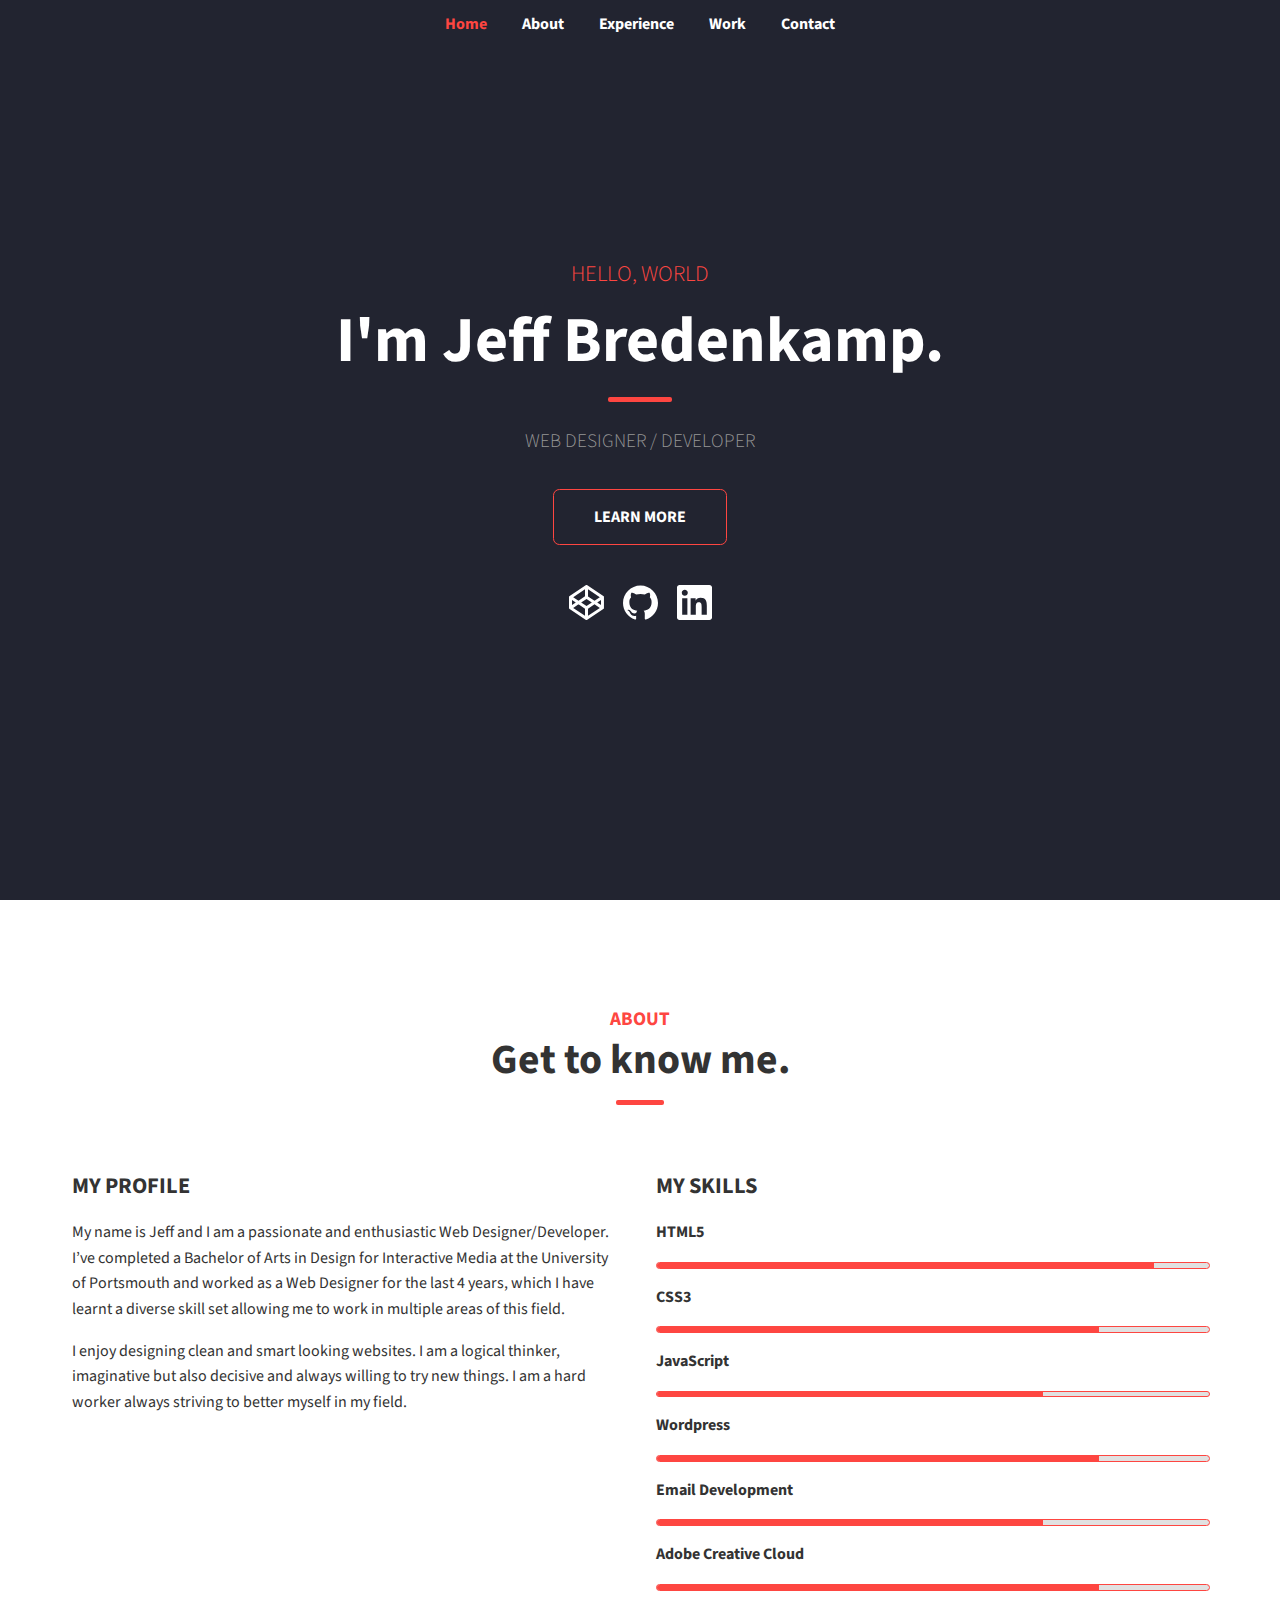
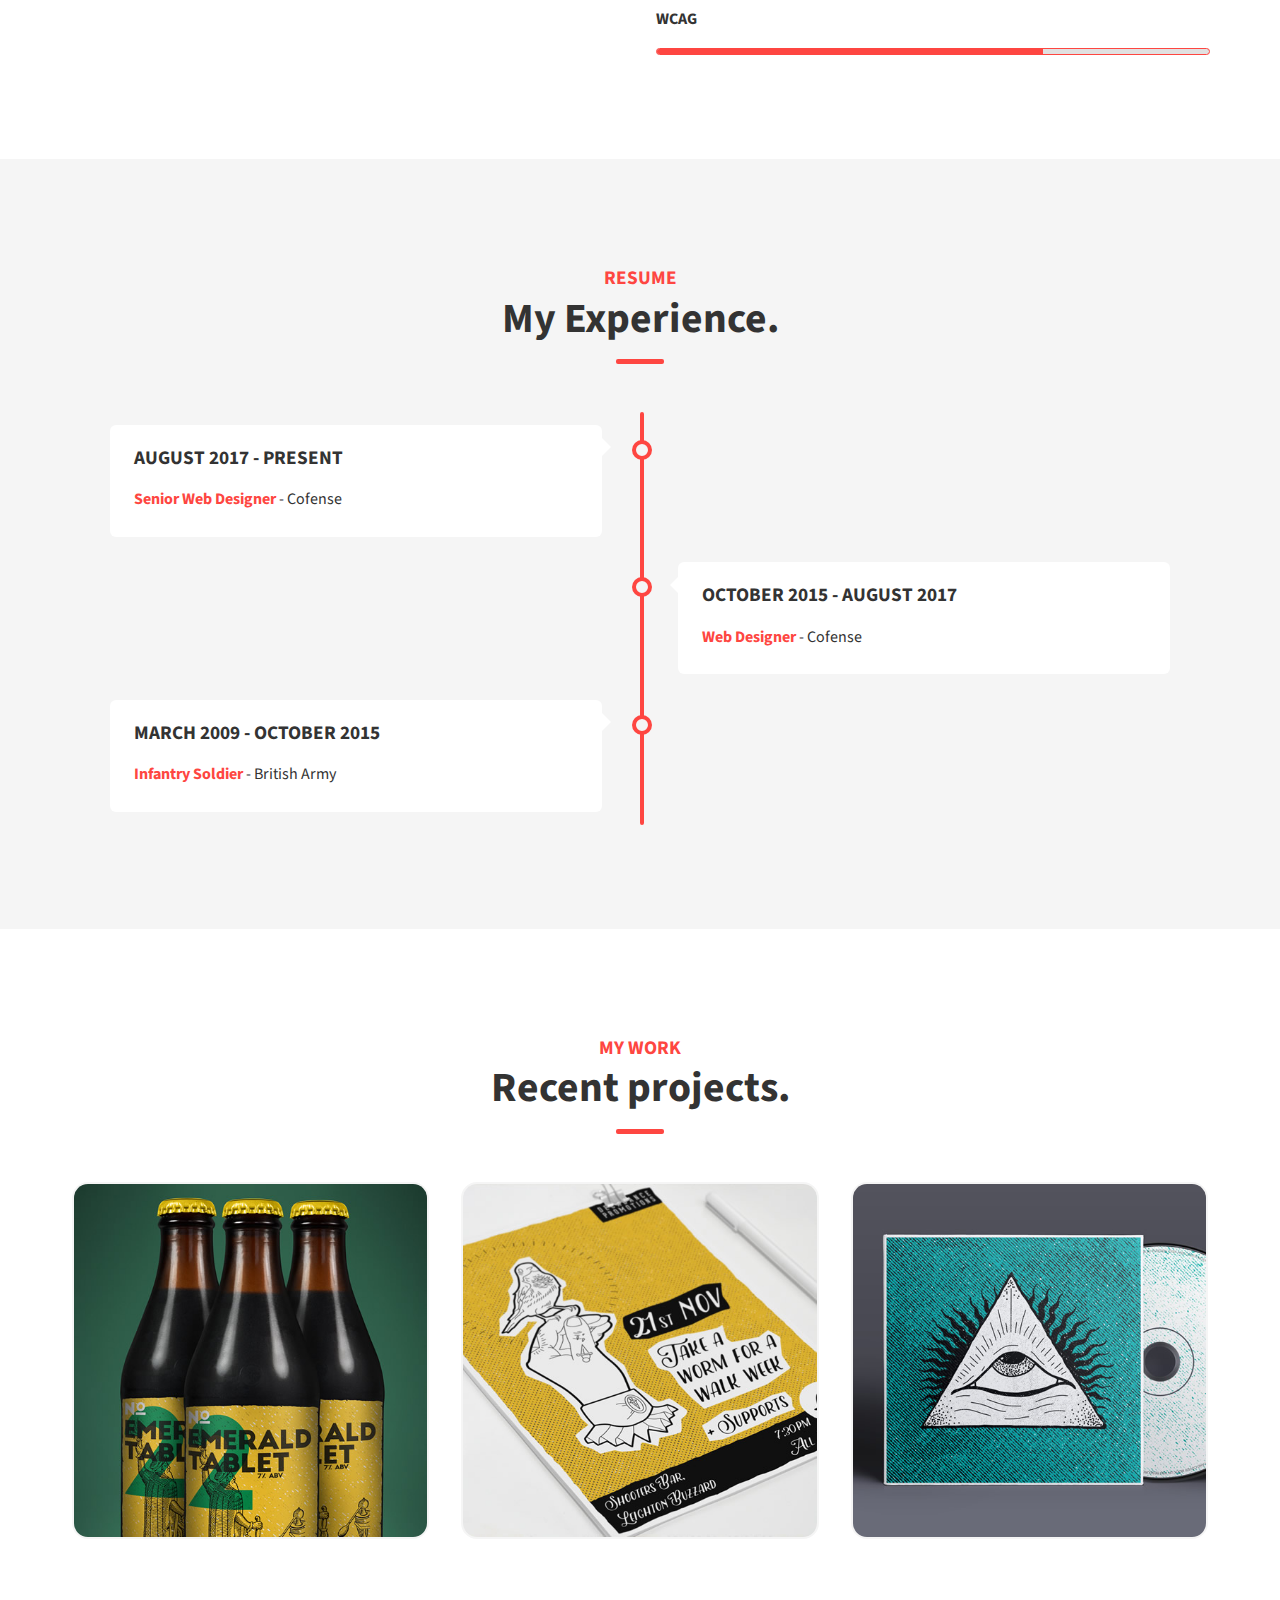
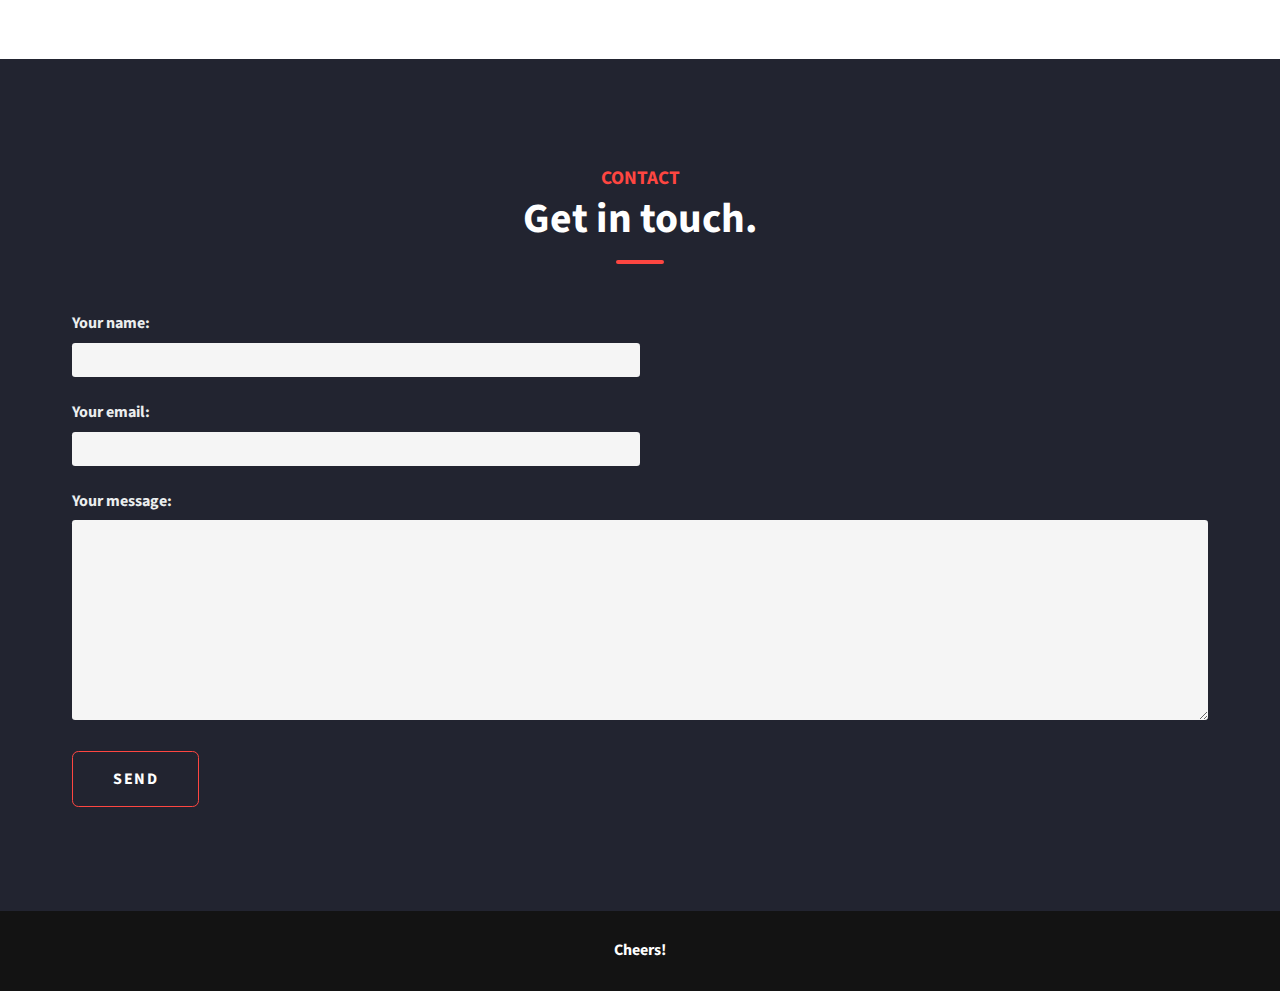
==== commit 914feb87: "Modal for work section added" ====
--- a/index.html
+++ b/index.html
@@ -9,6 +9,7 @@
 
     <link rel="stylesheet" href="css/normalize.css">
     <link rel="stylesheet" href="css/main.css">
+    <link rel="stylesheet" href="css/jquery.modal.css">
 
 
 </head>
@@ -134,13 +135,13 @@
                     <div class="timeline">
                         <div class="position-wrap">
                             <div class="position">
-                                <h3>August 2016 - Present</h3>
+                                <h3>August 2017 - Present</h3>
                                 <p><strong>Senior Web Designer</strong> - Cofense</p>
                             </div>
                         </div>
                         <div class="position-wrap right">
                             <div class="position">
-                                <h3>October 2015 - August 2016</h3>
+                                <h3>October 2015 - August 2017</h3>
                                 <p><strong>Web Designer</strong> - Cofense</p>
                             </div>
                         </div>
@@ -167,6 +168,46 @@
                 <div class="column">
                     <p class="preheader">My work</p>
                     <h2>Recent projects.</h2>
+
+                    <div class="row">
+                        <div class="column">
+                            <div class="work-item">
+                                <a href="#work-one" rel="modal:open"><img src="img/work-emerald-tablet-thumb.jpg" alt="Emerald Tablet Beer label" /></a>
+                            </div>
+                        </div>
+
+                        <div class="column">
+                            <div class="work-item">
+                                <a href="#work-one" rel="modal:open"><img src="img/music-poster-thumb.jpg" alt="Punk show poster" /></a>
+                            </div>
+                        </div>
+
+                        <div class="column">
+                            <div class="work-item">
+                                <a href="#work-one" rel="modal:open"><img src="img/cd-cover-thumb.jpg" alt="Cd cover" /></a>
+                            </div>
+                        </div>
+                    </div>
+
+                    <!-- Modals -->
+
+                    <div id="work-one" class="modal">
+                        <div class="row">
+                            <div class="column work-preview">
+                                <img src="img/work-emerald-tablet.png" alt="Emerald Tablet Beer Label" />
+                            </div>
+
+                            <div class="column work-content">
+                                <h3>Emerald Tablet Beer Label</h3>
+
+                                <p class="work-subheader">A seemingly magical process of transformation, creation, or combination.</p>
+
+                                <h4>What is Emerald Tablet?</h4>
+
+                            </div>
+                        </div>
+                    </div>
+
                 </div>
             </div>
         </div>
@@ -220,6 +261,7 @@
 
     <script src="https://code.jquery.com/jquery-3.4.1.min.js" integrity="sha256-CSXorXvZcTkaix6Yvo6HppcZGetbYMGWSFlBw8HfCJo=" crossorigin="anonymous"></script>
     <script src="js/main.js"></script>
+    <script src="js/jquery.modal.min.js"></script>
 
     <!-- Google Analytics: change UA-XXXXX-Y to be your site's ID. -->
     <script>
--- a/css/main.css
+++ b/css/main.css
@@ -22,6 +22,10 @@
     border-top: 1px solid #ccc;
     margin: 1em 0;
     padding: 0;
+}
+
+img {
+    max-width: 100%;
 }
 
 /* ==========================================================================
@@ -536,6 +540,35 @@
 
 /* Work Section */
 
+.work-preview img {
+    display: block;
+}
+
+.work-item {
+    border: 2px solid #f5f5f5;
+    min-height: 200px;
+    border-radius: 1rem;
+    overflow: hidden;
+}
+
+.work-content {
+    padding: 2rem!important;
+    box-sizing: border-box;
+}
+
+.work-item img {
+    display: block;
+}
+
+.work-item {
+    margin-bottom: 1rem;
+}
+
+.work-subheader {
+    font-size: 1.1rem;
+    margin-top: .5rem;
+    line-height: 1.2;
+}
 /* Contact Section */
 
 #contact {
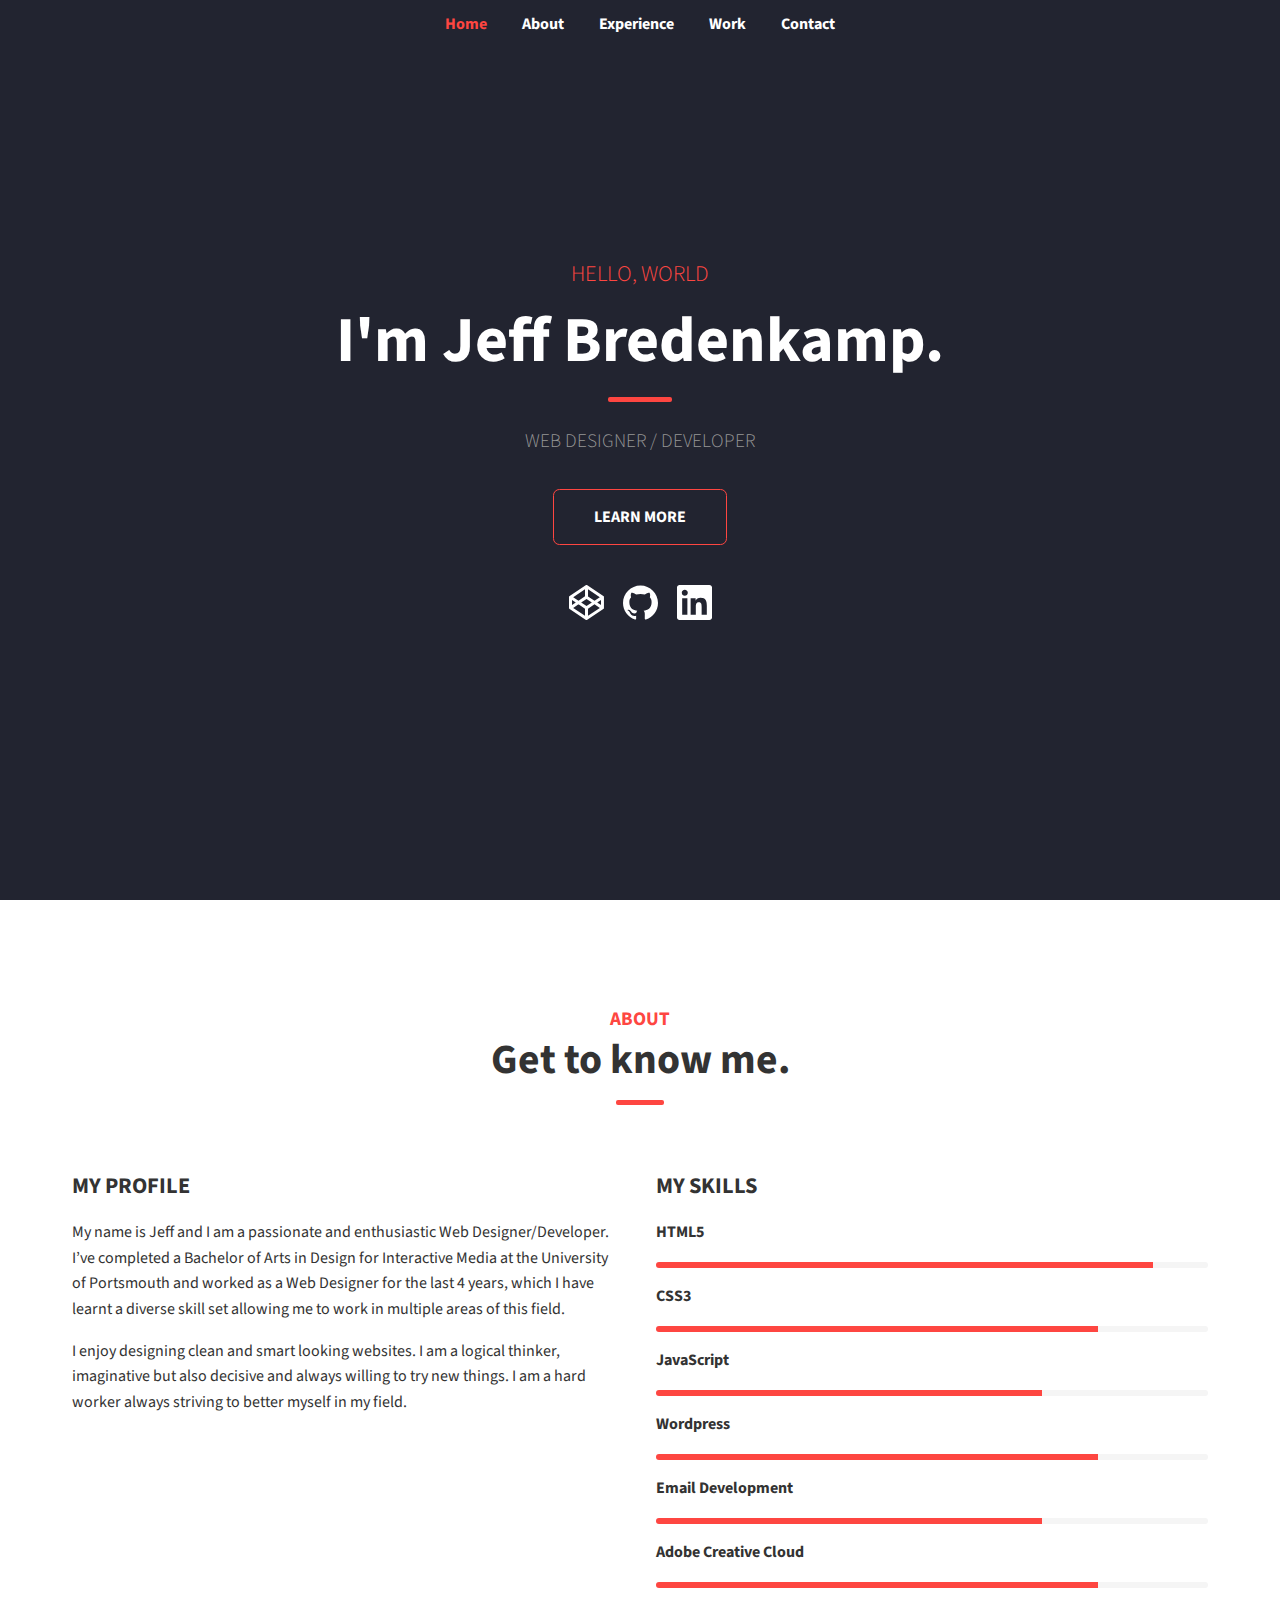
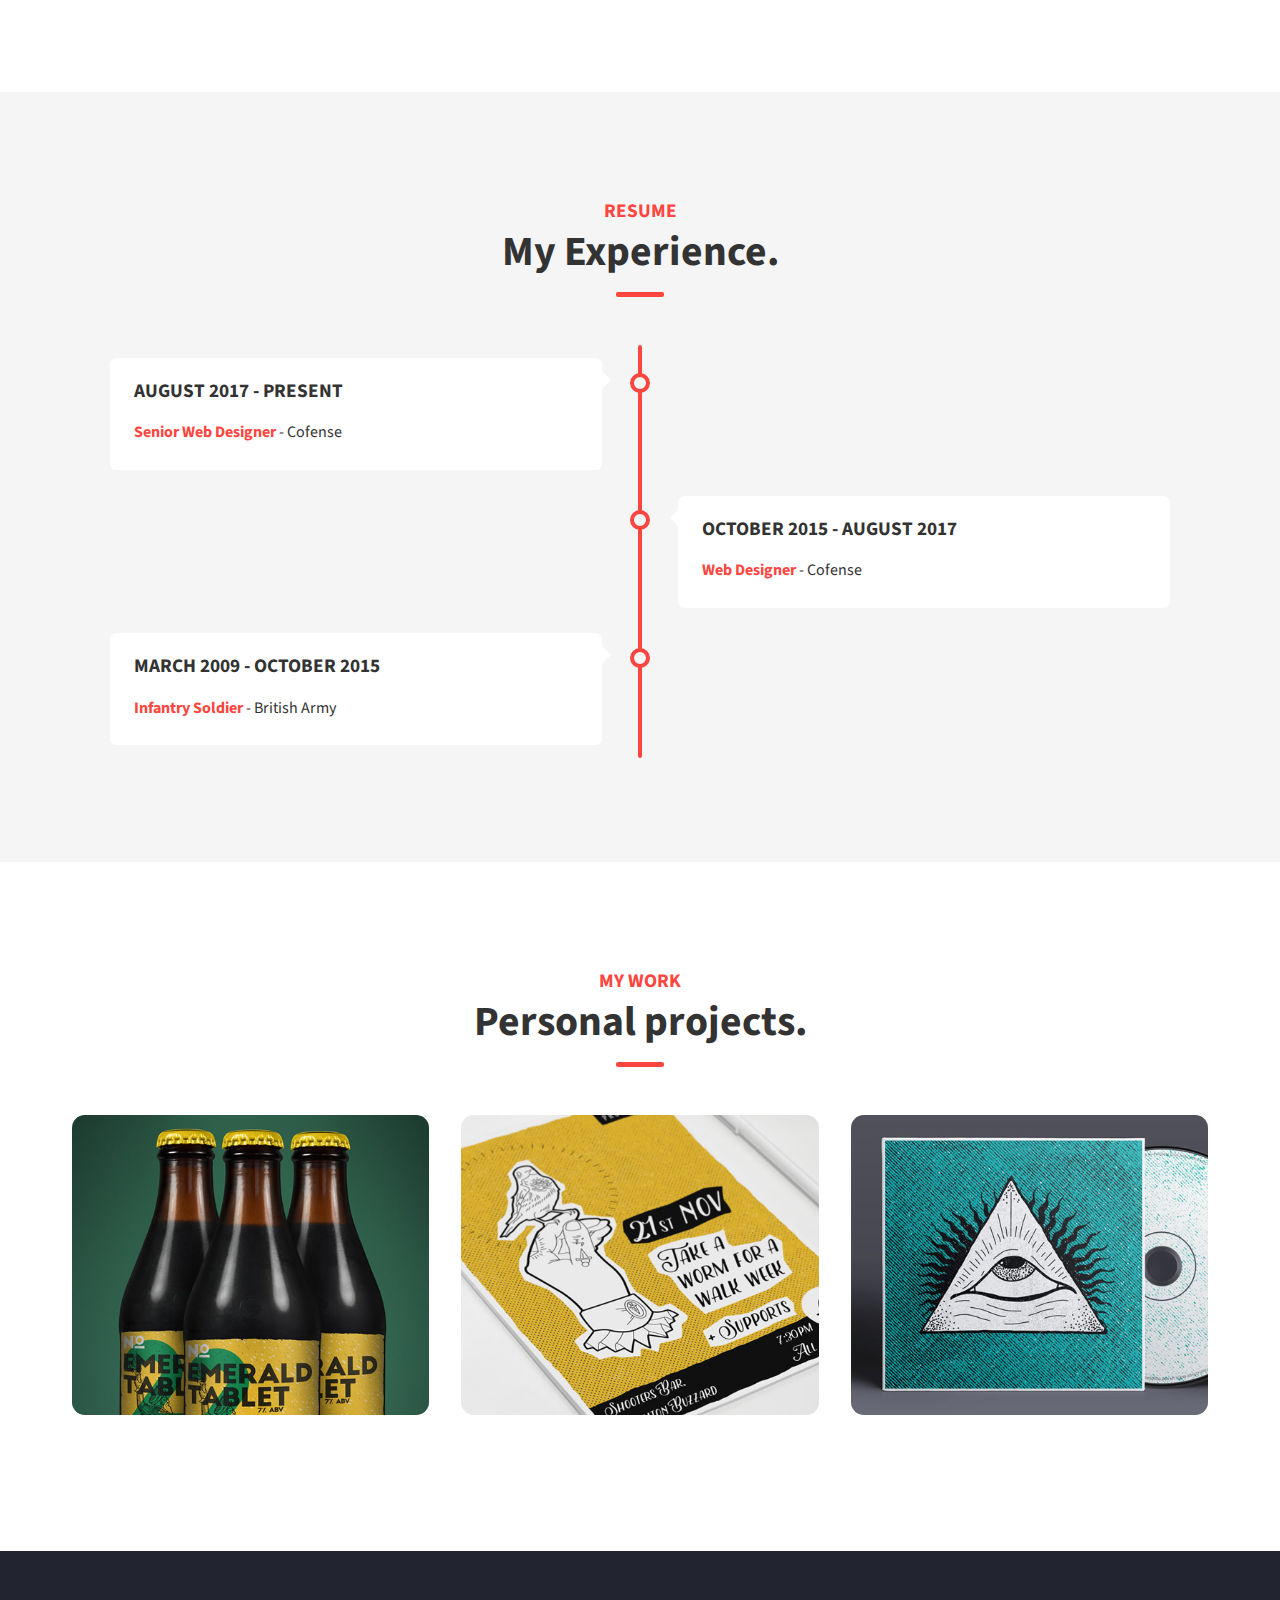
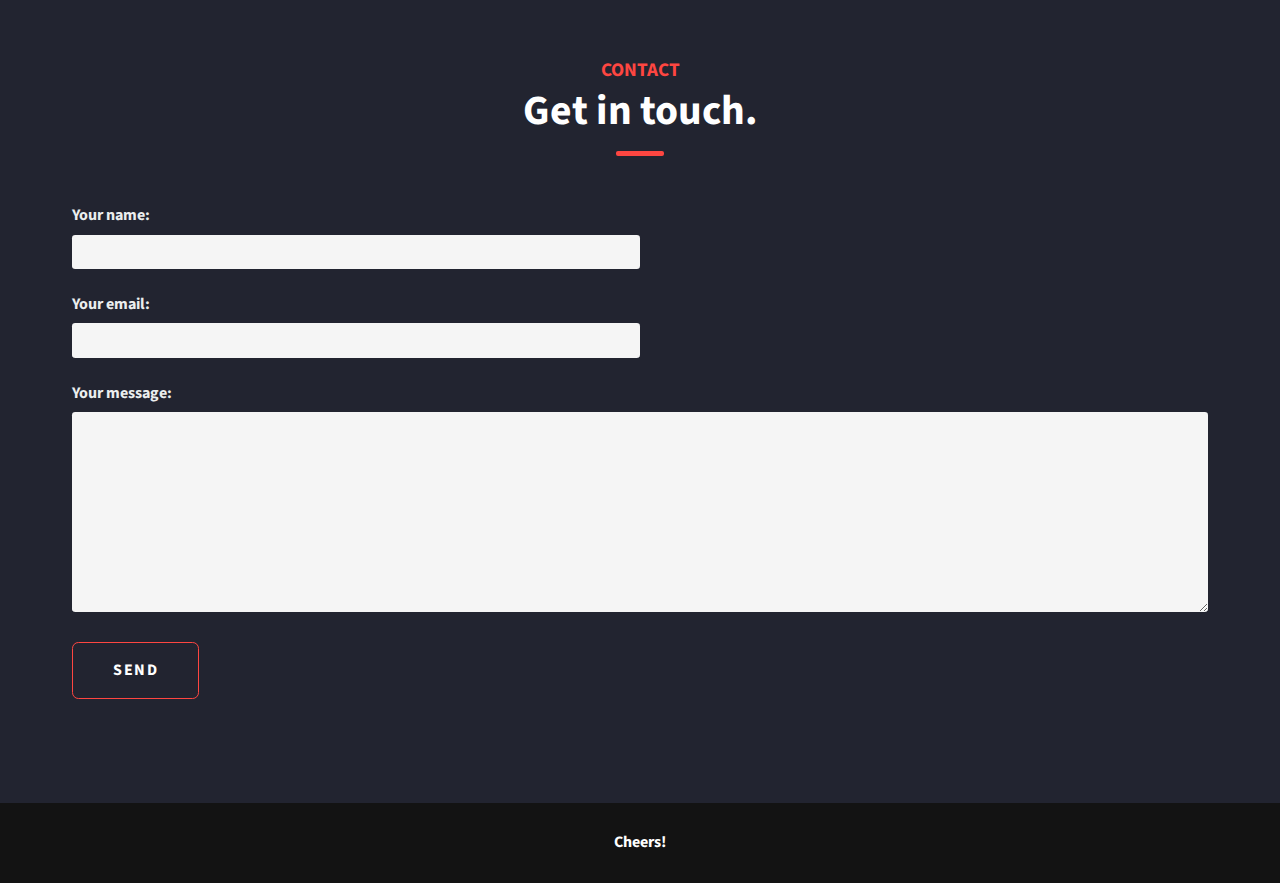
==== commit 9905b4a0: "hover effect added to portfolio section" ====
--- a/index.html
+++ b/index.html
@@ -46,9 +46,9 @@
 
             <nav class="social-media">
                 <ul>
-                    <li><img src="img/codepen.svg" alt="codepen" class="social-icon" /></li>
-                    <li><img src="img/github.svg" alt="github" class="social-icon" /></li>
-                    <li><img src="img/linkedin.svg" alt="LinkedIn" class="social-icon" /></li>
+                    <li><a href="#"><img src="img/codepen.svg" alt="codepen" class="social-icon" /></a></li>
+                    <li><a href="#"><img src="img/github.svg" alt="github" class="social-icon" /></a></li>
+                    <li><a href="https://www.linkedin.com/in/jeffbredenkamp/"><img src="img/linkedin.svg" alt="LinkedIn" class="social-icon" /></a></li>
                 </ul>
             </nav>
         </div>
@@ -110,11 +110,6 @@
                     <p><strong>Adobe Creative Cloud</strong></p>
                     <div class="progress-bar">
                         <div class="progress-bar-value value-80"></div>
-                    </div>
-
-                    <p><strong>WCAG</strong></p>
-                    <div class="progress-bar">
-                        <div class="progress-bar-value value-70"></div>
                     </div>
 
                 </div>
@@ -167,46 +162,81 @@
             <div class="row">
                 <div class="column">
                     <p class="preheader">My work</p>
-                    <h2>Recent projects.</h2>
+                    <h2>Personal projects.</h2>
 
                     <div class="row">
                         <div class="column">
-                            <div class="work-item">
-                                <a href="#work-one" rel="modal:open"><img src="img/work-emerald-tablet-thumb.jpg" alt="Emerald Tablet Beer label" /></a>
-                            </div>
-                        </div>
-
-                        <div class="column">
-                            <div class="work-item">
-                                <a href="#work-one" rel="modal:open"><img src="img/music-poster-thumb.jpg" alt="Punk show poster" /></a>
-                            </div>
-                        </div>
-
-                        <div class="column">
-                            <div class="work-item">
-                                <a href="#work-one" rel="modal:open"><img src="img/cd-cover-thumb.jpg" alt="Cd cover" /></a>
-                            </div>
-                        </div>
-                    </div>
-
-                    <!-- Modals -->
-
-                    <div id="work-one" class="modal">
-                        <div class="row">
-                            <div class="column work-preview">
-                                <img src="img/work-emerald-tablet.png" alt="Emerald Tablet Beer Label" />
-                            </div>
-
-                            <div class="column work-content">
-                                <h3>Emerald Tablet Beer Label</h3>
-
-                                <p class="work-subheader">A seemingly magical process of transformation, creation, or combination.</p>
-
-                                <h4>What is Emerald Tablet?</h4>
-
-                            </div>
-                        </div>
-                    </div>
+                            <div class="portfolio-item work-one">
+                                <a href="#work-one" rel="modal:open">
+                                    <div class="caption">
+                                        <h3 class="portfolio-item-header">Emerald Tablet Craft Beer</h3>
+                                        <ul>
+                                            <li>Graphic Design</li>
+                                            <li>Product Design</li>
+                                        </ul>
+                                    </div>
+                                </a>
+                            </div>
+
+                            <div id="work-one" class="modal">
+                                <div class="row">
+                                    <div class="column work-preview">
+                                        <img src="img/work-emerald-tablet.png" alt="Emerald Tablet Beer Label" />
+                                    </div>
+
+                                    <div class="column work-content">
+                                        <h3>Emerald Tablet Beer Label</h3>
+
+                                        <p class="work-subheader">A seemingly magical process of transformation, creation, or combination.</p>
+
+                                        <h4>What is Emerald Tablet?</h4>
+
+                                    </div>
+                                </div>
+                            </div>
+
+                        </div>
+
+                        <div class="column">
+                            <div class="portfolio-item work-two">
+                                <a href="#work-two" rel="modal:open">
+                                    <div class="caption">
+                                        <h3 class="portfolio-item-header">Take a Worm for a Walk Show Poster</h3>
+                                        <ul>
+                                            <li>Graphic Design</li>
+                                            <li>Poster Design</li>
+                                        </ul>
+                                    </div>
+                                </a>
+                            </div>
+                        </div>
+
+                        <div class="column">
+                            <div class="portfolio-item work-three">
+                                <a href="#work-three" rel="modal:open">
+                                    <div class="caption">
+                                        <h3 class="portfolio-item-header">CD Cover</h3>
+                                        <ul>
+                                            <li>Graphic Design</li>
+                                            <li>Product Design</li>
+                                        </ul>
+                                    </div>
+                                </a>
+                            </div>
+                        </div>
+                    </div>
+
+                    <div class="row">
+
+                        <div class="column">
+
+                        </div>
+
+                        <div class="column">
+
+                        </div>
+                    </div>
+
 
                 </div>
             </div>
--- a/css/main.css
+++ b/css/main.css
@@ -286,8 +286,11 @@
     width: 100%;
     padding: .8rem 0 .8rem 0;
     background: #222430;
-    z-index: 1;
+    z-index: 2;
     text-align: center;
+    animation: fadeInDown 600ms .2s;
+  animation-fill-mode: both;
+  visibility: visible;
 }
 
 header nav ul {
@@ -328,6 +331,12 @@
     justify-content: center;
     min-height: 100vh;
 }
+
+#intro .intro-content {
+    animation: fadeIn 600ms .7s;
+  animation-fill-mode: both;
+  visibility: visible;
+} 
 
 #intro .intro-preheader {
     color: #FE4641;
@@ -373,6 +382,7 @@
     transition: all 0.2s linear;
 }
 
+
 .learn-more:hover,
 .learn-more:focus {
     background-color: #FE4641;
@@ -396,6 +406,10 @@
 
 #intro .social-media ul li:last-child {
     padding-right: 0;
+}
+
+#intro .social-media ul li a:hover {
+    opacity: .7;
 }
 
 #intro .social-icon {
@@ -418,17 +432,15 @@
 
 .progress-bar {
     width: 100%;
-    height: .3rem;
-    background: #E1E1E1;
+    height: .4rem;
+    background: #f5f5f5;
     overflow: hidden;
     border-radius: .4rem;
-    border: 0.1rem solid #FE4641;
 }
 
 .progress-bar-value {
-    height: .3rem;
+    height: .4rem;
     background: #FE4641;
-    /* Old browsers */
 }
 
 .value-70 {
@@ -466,7 +478,7 @@
     position: absolute;
     top: 0;
     bottom: 0;
-    left: 50%;
+    left: calc(50% - 2px);
     border-radius: 5px;
 }
 
@@ -529,46 +541,99 @@
     border-radius: 20px;
     position: absolute;
     top: 20%;
-    right: -12px;
+    right: -10px;
 }
 
 .position-wrap.right:after {
     top: 20%;
     right: auto;
-    left: -8px;
+    left: -10px;
 }
 
 /* Work Section */
-
 .work-preview img {
     display: block;
 }
 
-.work-item {
-    border: 2px solid #f5f5f5;
-    min-height: 200px;
-    border-radius: 1rem;
-    overflow: hidden;
-}
-
 .work-content {
     padding: 2rem!important;
-    box-sizing: border-box;
-}
-
-.work-item img {
-    display: block;
-}
-
-.work-item {
-    margin-bottom: 1rem;
-}
-
-.work-subheader {
-    font-size: 1.1rem;
-    margin-top: .5rem;
-    line-height: 1.2;
-}
+}
+
+.work-one {
+    background: url(../img/work-emerald-tablet-thumb.jpg);
+    background-position: top center;
+}
+
+.work-two {
+    background: url(../img/music-poster-thumb.jpg);
+    background-position: center;
+}
+
+.work-three {
+    background: url(../img/cd-cover-thumb.jpg);
+    background-position: center;
+}
+
+.portfolio-item {
+  position: relative;
+  min-height: 300px;
+  width: 100%;
+  z-index: 1;
+    background-size: cover;
+    border-radius: .8rem;
+    overflow: hidden;
+    margin-bottom: 2rem;
+}
+
+.portfolio-item a {
+  position: absolute;
+  width: 100%;
+  height: 100%;
+  z-index: 3;
+  margin: 0;
+  z-index: 1;
+  transition: all 300ms ease-in;
+  opacity: 0;
+    text-align: center;
+}
+
+.portfolio-item a:hover, .portfolio-item a:focus {
+  text-decoration: none;
+  background: rgba(0, 0, 0, .75);
+  opacity: 1;
+}
+
+.portfolio-item h3 {
+    color: #fff;
+    font-size: 1.4rem;
+    margin: 0 0 2rem 0;
+    padding: 0 1rem;
+}
+
+.portfolio-item ul {
+    list-style: none;
+    padding: 0 1rem;
+}
+
+.portfolio-item ul li {
+    display: inline-block;
+    border: solid 2px #FE4641;
+    color: #fff;
+    padding: .2rem .8rem .4rem .8rem;
+    font-size: .9rem;
+    margin-right: .5rem;
+    border-radius: 100px;
+    margin-bottom: .5rem;
+}
+
+.portfolio-item .caption {
+  position:absolute;
+    width: 100%;
+  top:50%;
+  transform: translateY(-50%);
+}
+
+
 /* Contact Section */
 
 #contact {
@@ -627,6 +692,15 @@
     text-decoration: none;
     text-transform: uppercase;
     white-space: nowrap;
+    -moz-transition: all 0.2s linear;
+    -o-transition: all 0.2s linear;
+    -webkit-transition: all 0.2s linear;
+    transition: all 0.2s linear;
+}
+
+.contact-btn:hover,
+.contact-btn:focus {
+    background-color: #FE4641;
 }
 
 .antispam {
@@ -655,6 +729,74 @@
     outline: 1px dotted #fff;
 }
 
+/* Animations */
+
+@-webkit-keyframes fadeInDown {
+  from {
+    opacity: 0;
+    -webkit-transform: translate3d(0, -100%, 0);
+    transform: translate3d(0, -100%, 0);
+  }
+
+  to {
+    opacity: 1;
+    -webkit-transform: translate3d(0, 0, 0);
+    transform: translate3d(0, 0, 0);
+  }
+}
+
+@keyframes fadeInDown {
+  from {
+    opacity: 0;
+    -webkit-transform: translate3d(0, -100%, 0);
+    transform: translate3d(0, -100%, 0);
+  }
+
+  to {
+    opacity: 1;
+    -webkit-transform: translate3d(0, 0, 0);
+    transform: translate3d(0, 0, 0);
+  }
+}
+
+.fadeInDown {
+  -webkit-animation-name: fadeInDown;
+  animation-name: fadeInDown;
+}
+
+@-webkit-keyframes fadeInDownBig {
+  from {
+    opacity: 0;
+    -webkit-transform: translate3d(0, -2000px, 0);
+    transform: translate3d(0, -2000px, 0);
+  }
+
+  to {
+    opacity: 1;
+    -webkit-transform: translate3d(0, 0, 0);
+    transform: translate3d(0, 0, 0);
+  }
+}
+
+@-webkit-keyframes fadeIn {
+  from {
+    opacity: 0;
+  }
+
+  to {
+    opacity: 1;
+  }
+}
+
+@keyframes fadeIn {
+  from {
+    opacity: 0;
+  }
+
+  to {
+    opacity: 1;
+  }
+}
 
 /* ==========================================================================
    Media Queries
@@ -691,6 +833,10 @@
         right: unset;
         left: -8px;
     }
+    
+    .position-wrap.right:after {
+        left: -8px;
+    }
 
     .position-wrap:before {
         display: none;
@@ -699,8 +845,6 @@
     .position-wrap.right {
         left: unset;
     }
-
-
 }
 
 @media print,
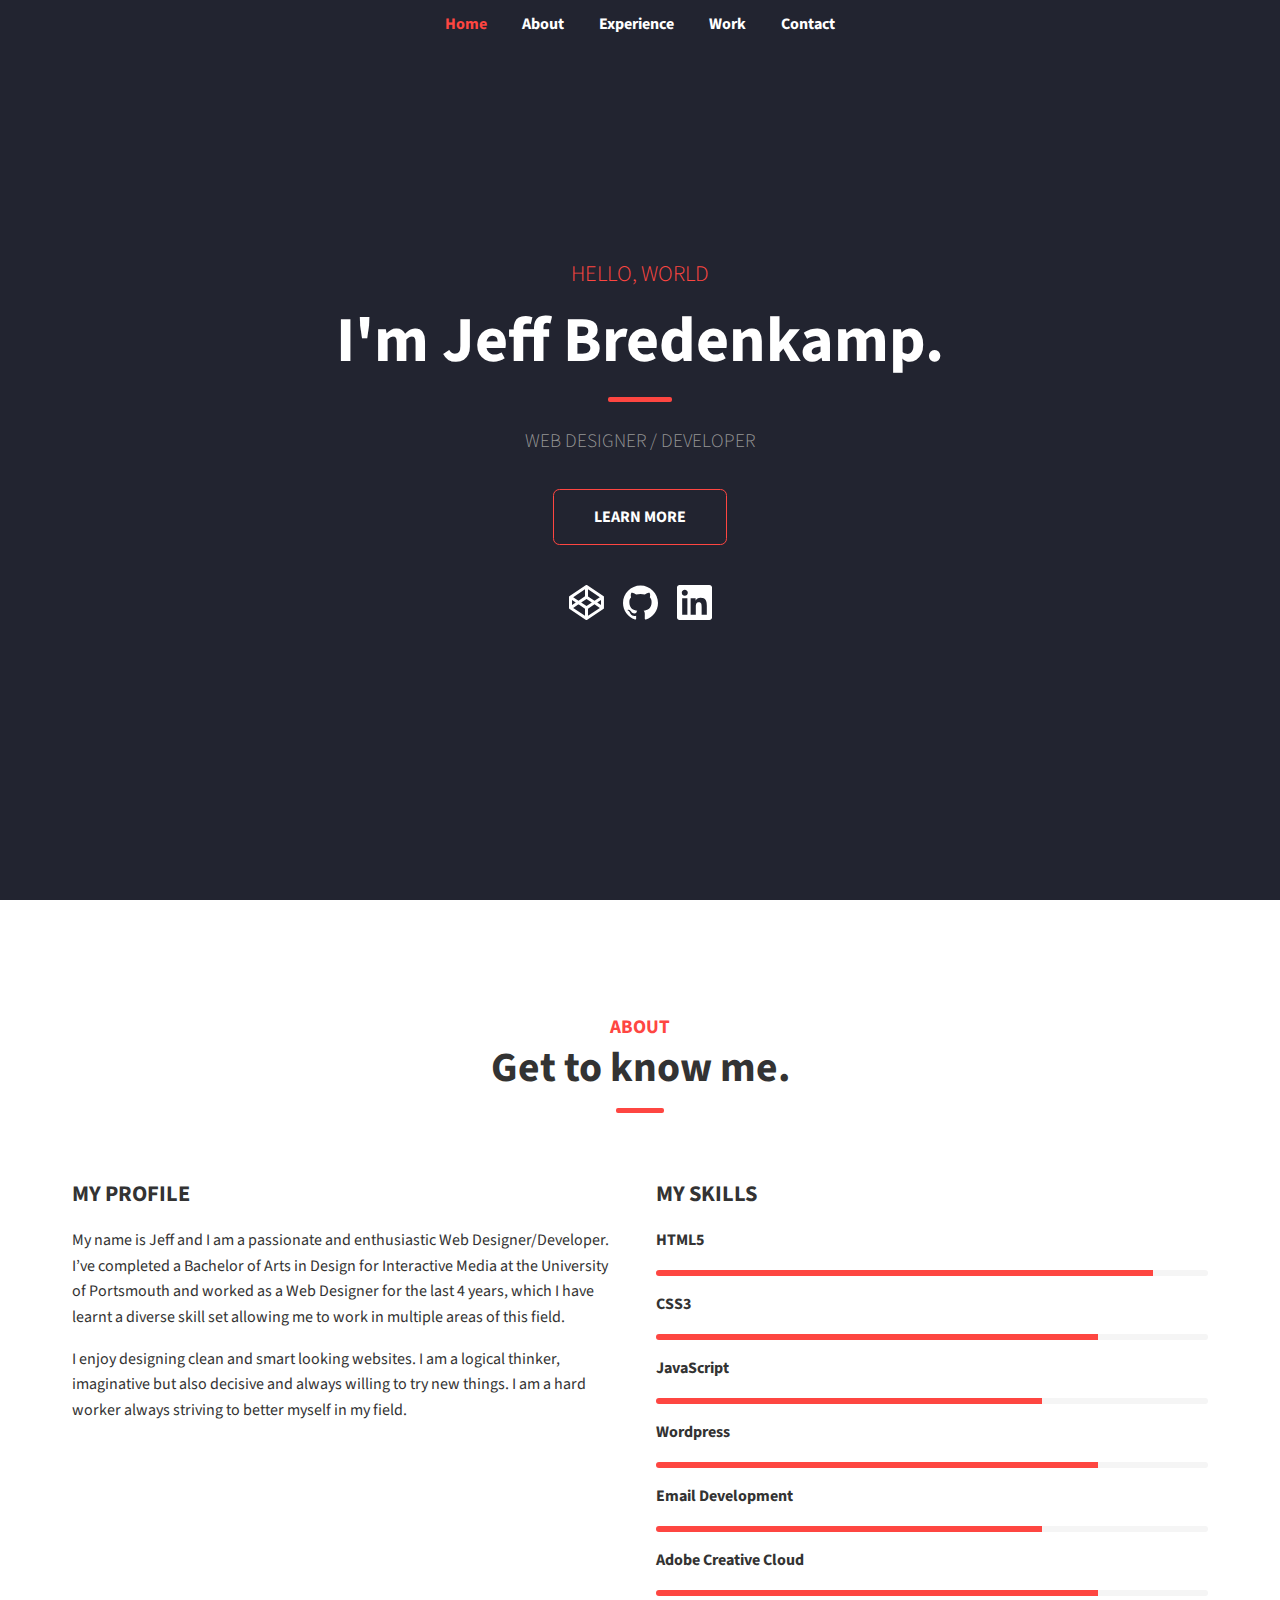
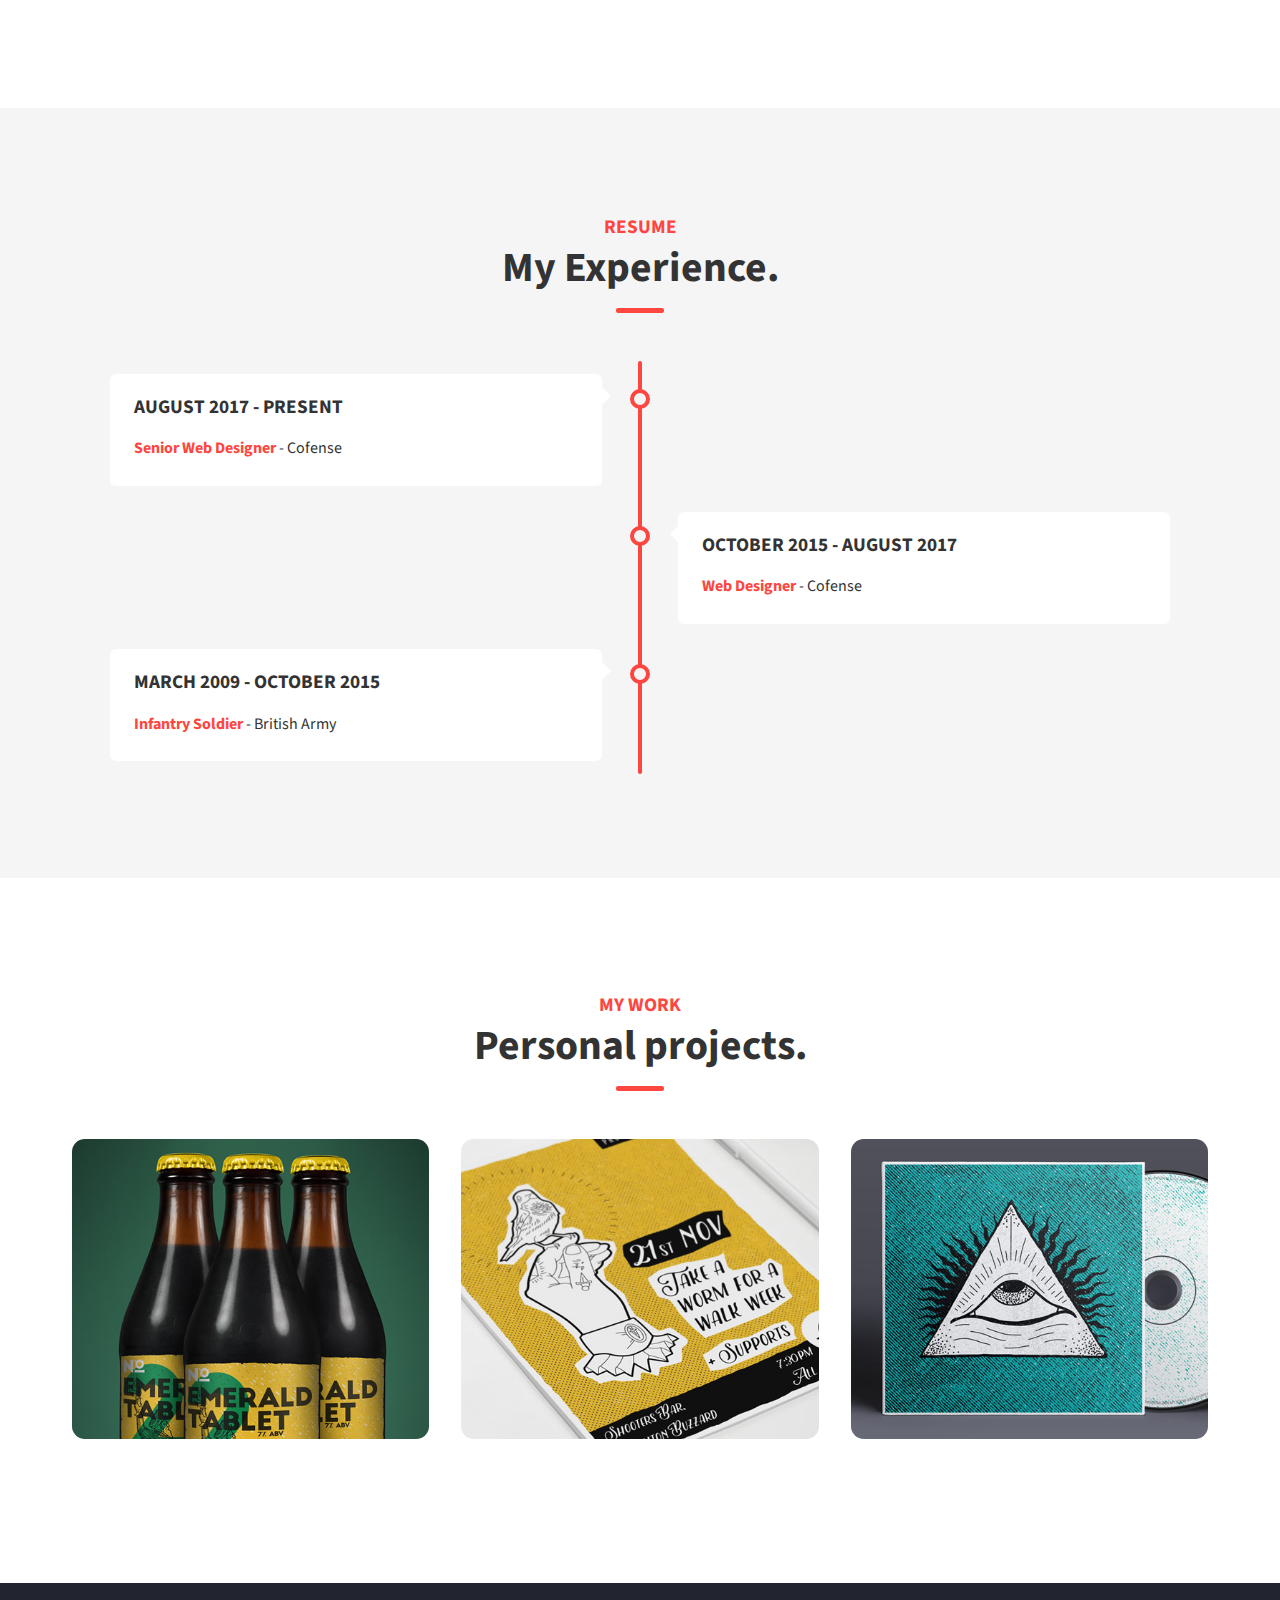
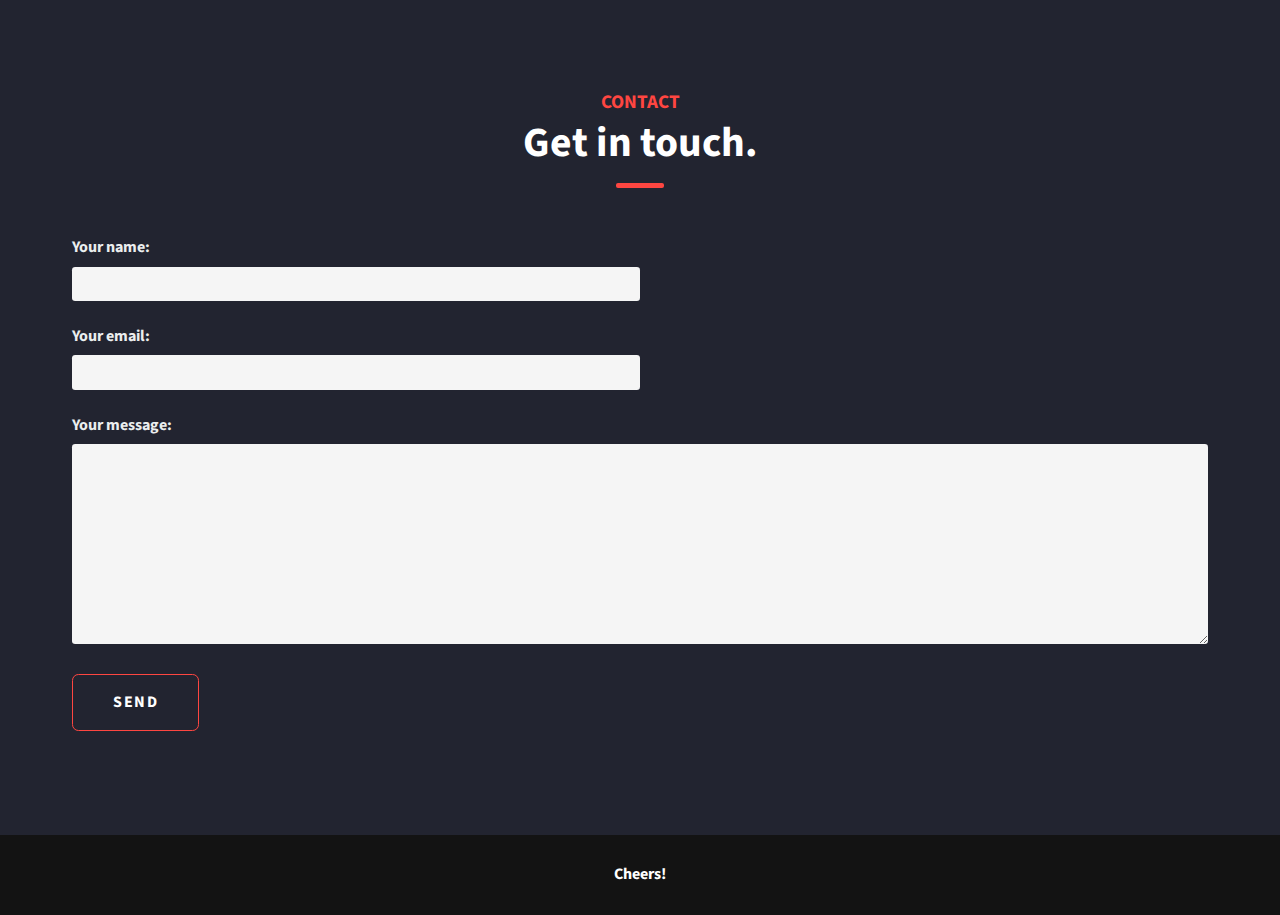
==== commit ed0212b6: "responsive navigation toggle implemented" ====
--- a/index.html
+++ b/index.html
@@ -21,8 +21,9 @@
 
     <header>
         <div class="container">
-            <img src="img/hamburger.svg" alt="" class="hamburger" style="display: none;" />
             <nav>
+            <button class="mobile-toggle" aria-label="Toggle Navigation" aria-controls="navbar-items" aria-expanded="false">Menu</button>
+            <div id="navbar-items">
                 <ul>
                     <li><a href="#intro" class="active smoothscroll">Home</a></li>
                     <li><a href="#about" class="smoothscroll">About</a></li>
@@ -30,6 +31,7 @@
                     <li><a href="#work" class="smoothscroll">Work</a></li>
                     <li><a href="#contact" class="smoothscroll">Contact</a></li>
                 </ul>
+            </div>
             </nav>
         </div>
     </header>
--- a/css/main.css
+++ b/css/main.css
@@ -319,7 +319,19 @@
 
 }
 
-header .hamburger {}
+header .mobile-toggle {
+    display: none;
+    border: 0.1rem solid #FE4641;
+    background: transparent;
+    padding: 0 1.5rem 0 1.5rem;
+    line-height: 2;
+    text-transform: uppercase;
+    border-radius: .4rem;
+    color: #fff;
+    font-weight: 700;
+    cursor: pointer;
+    margin: 0 auto;
+}
 
 /* Intro Section */
 
@@ -427,7 +439,9 @@
     text-transform: uppercase;
 }
 
-#about {}
+#about {
+    margin-top: .5rem
+}
 
 
 .progress-bar {
@@ -459,6 +473,7 @@
 
 #experience {
     background: #f5f5f5;
+    margin-top: .5rem
 }
 
 .avtl,
@@ -551,12 +566,17 @@
 }
 
 /* Work Section */
+
+#work {
+    margin-top: .5rem
+}
 .work-preview img {
     display: block;
 }
 
 .work-content {
     padding: 2rem!important;
+    box-sizing: border-box;
 }
 
 .work-one {
@@ -638,6 +658,7 @@
 
 #contact {
     background: #222430;
+    margin-top: .5rem;
 }
 
 #contact h2 {
@@ -845,11 +866,38 @@
     .position-wrap.right {
         left: unset;
     }
-}
-
-@media print,
-(-webkit-min-device-pixel-ratio: 1.25),
-(min-resolution: 1.25dppx),
-(min-resolution: 120dpi) {
-    /* Style adjustments for high resolution devices */
-}
+    
+    .modal {
+        margin-top: 4.5rem;
+    }
+    
+    .modal a.close-modal {
+        background: #fff;
+    }
+    
+    header .mobile-toggle {
+        display: block;
+    }
+    
+    #navbar-items {
+        display: none;
+        padding: 1.2rem;
+        width: 100%;
+        background: #222430;
+        z-index: 10;
+        position: absolute;
+        right: 0;
+        box-sizing: border-box;
+        animation: fadeIn .35s 1 0s linear;
+    }
+    
+    header nav ul li {
+        display: block;
+        padding: .5rem 0;
+    }
+    
+    .open-nav {
+        height: auto;
+        display: block !important;
+    }
+}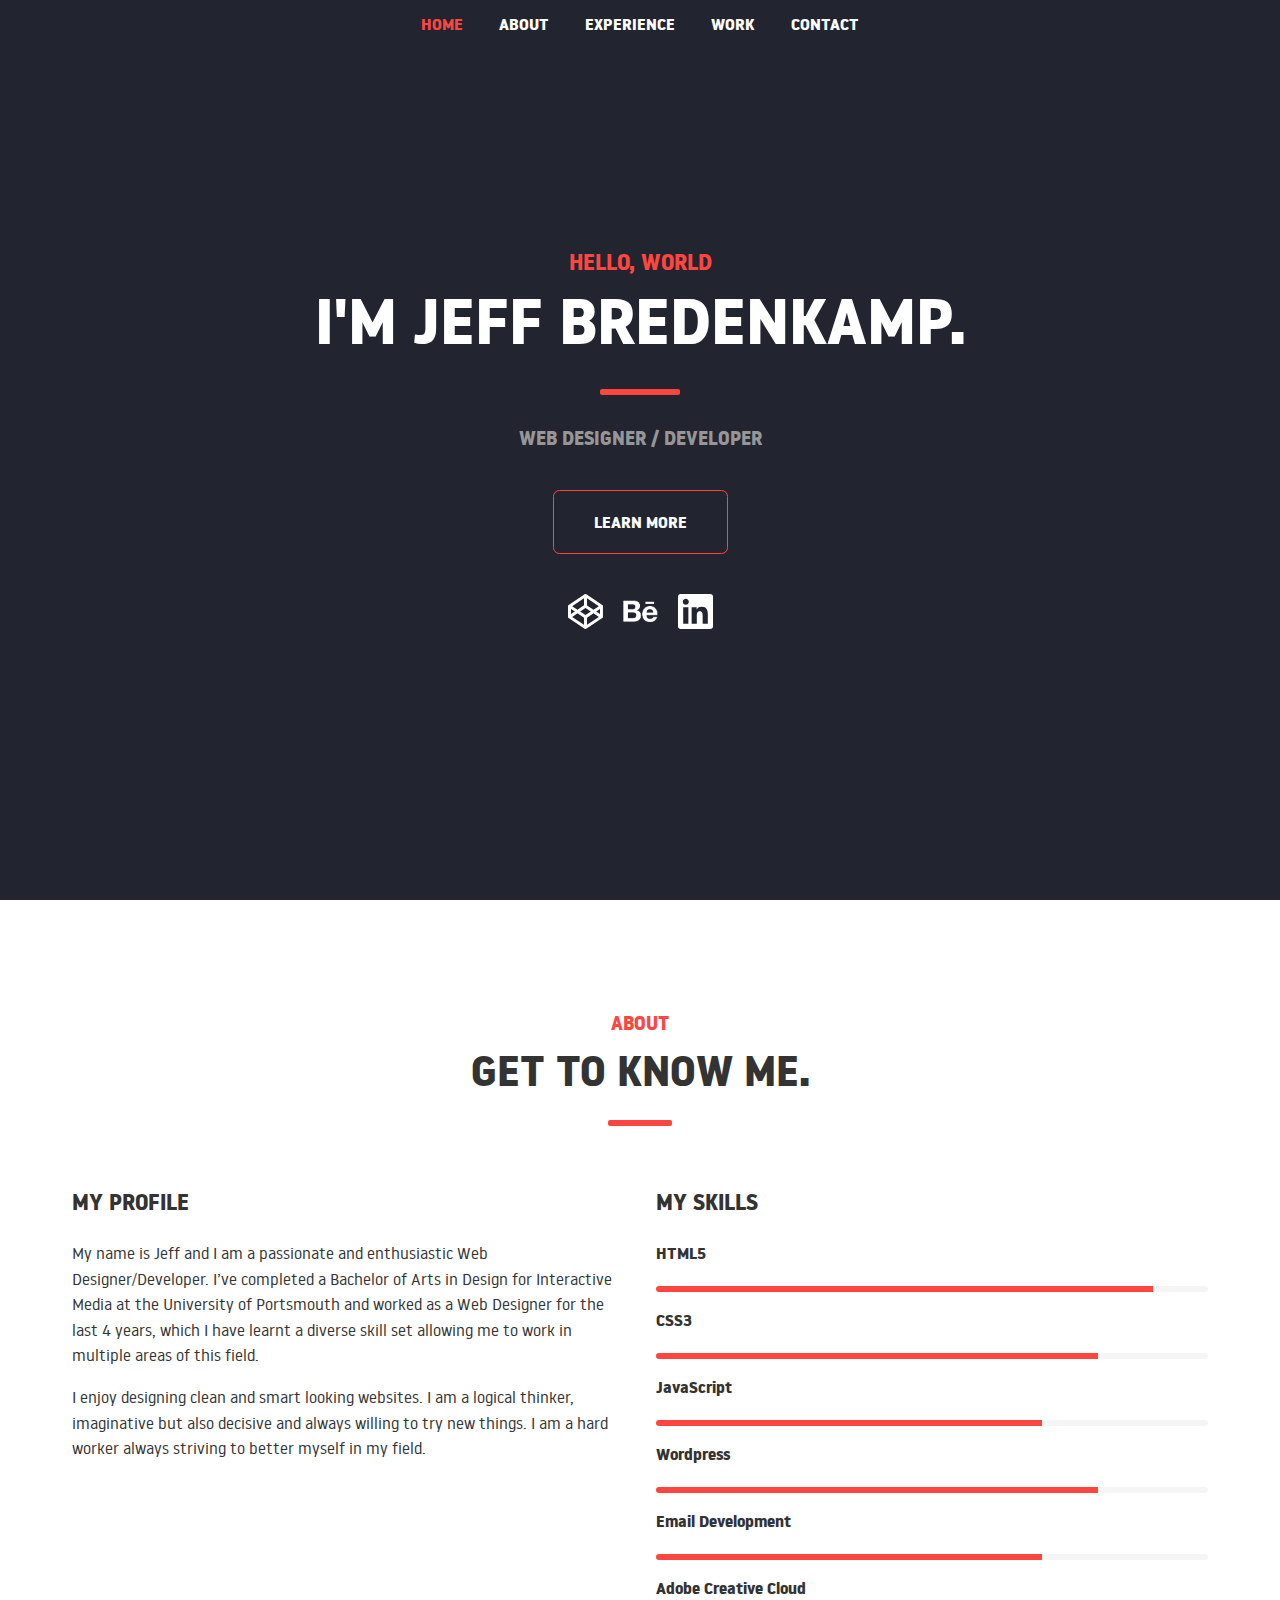
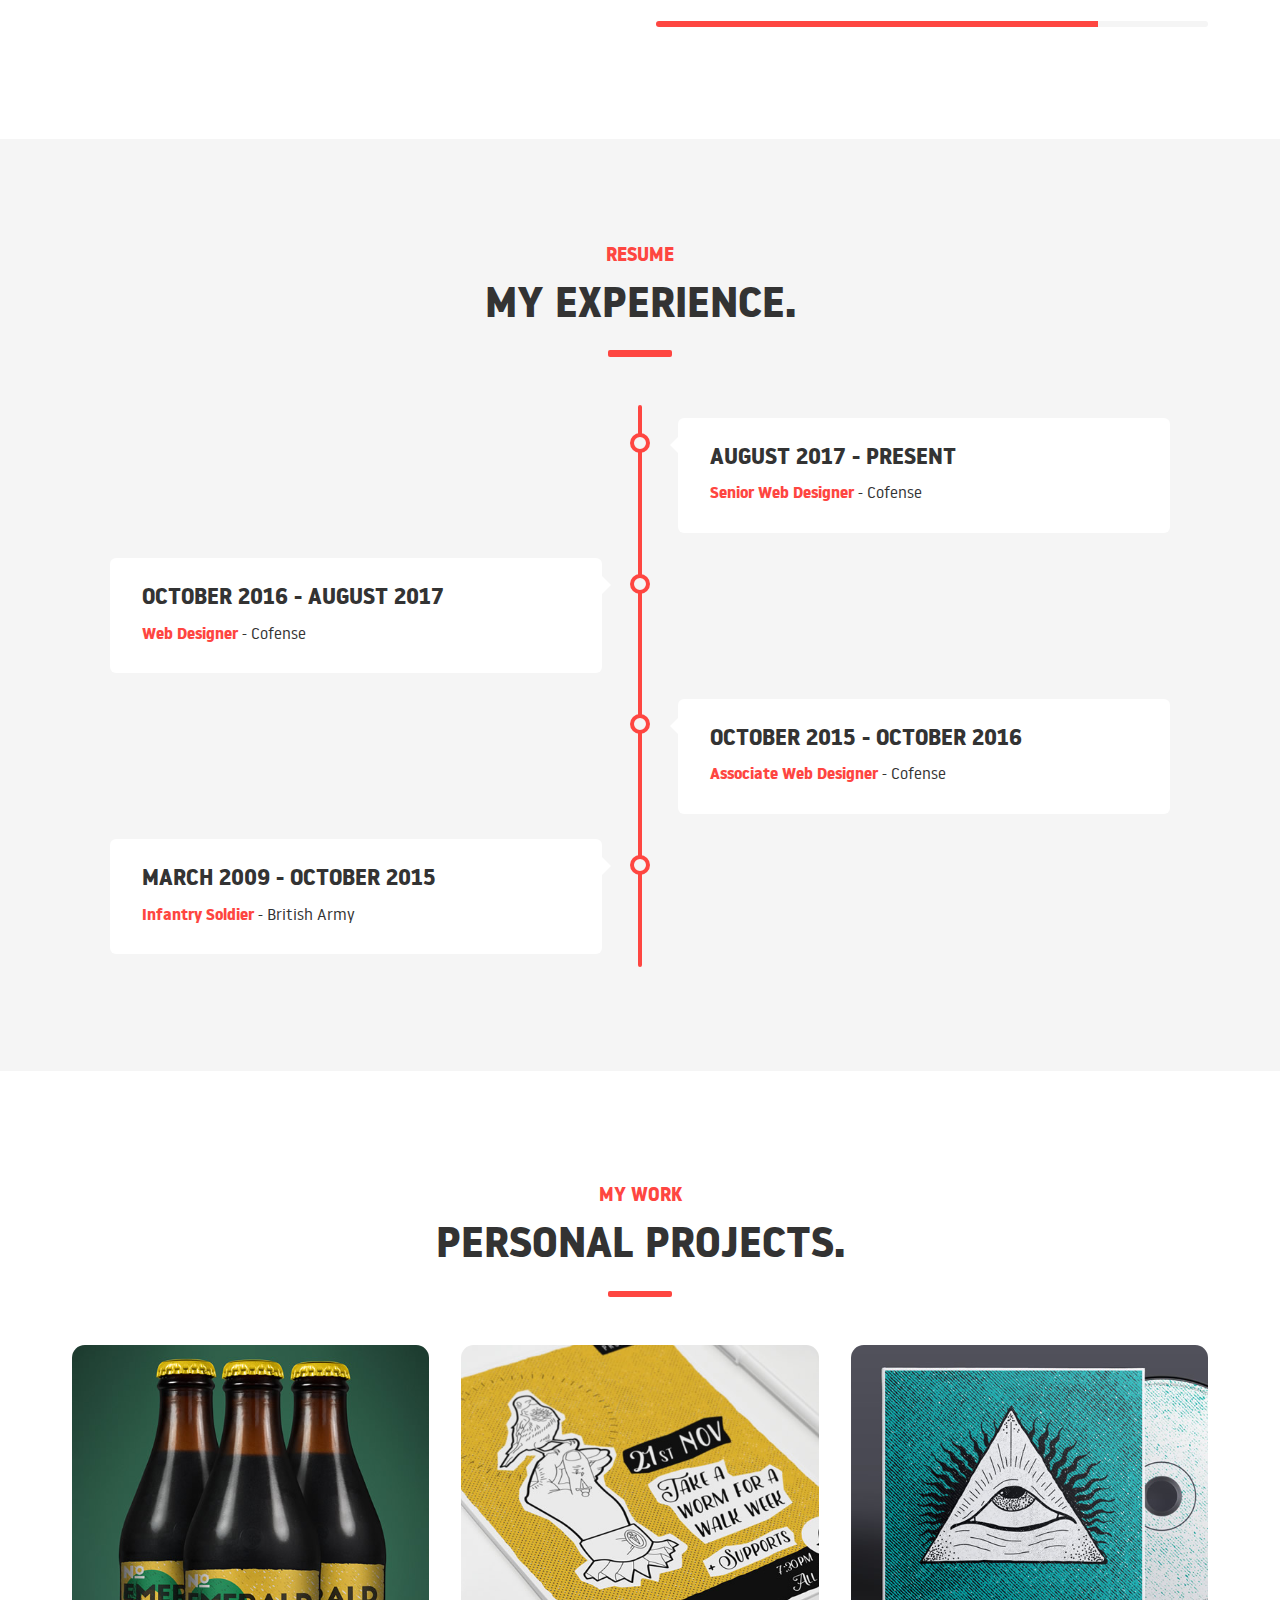
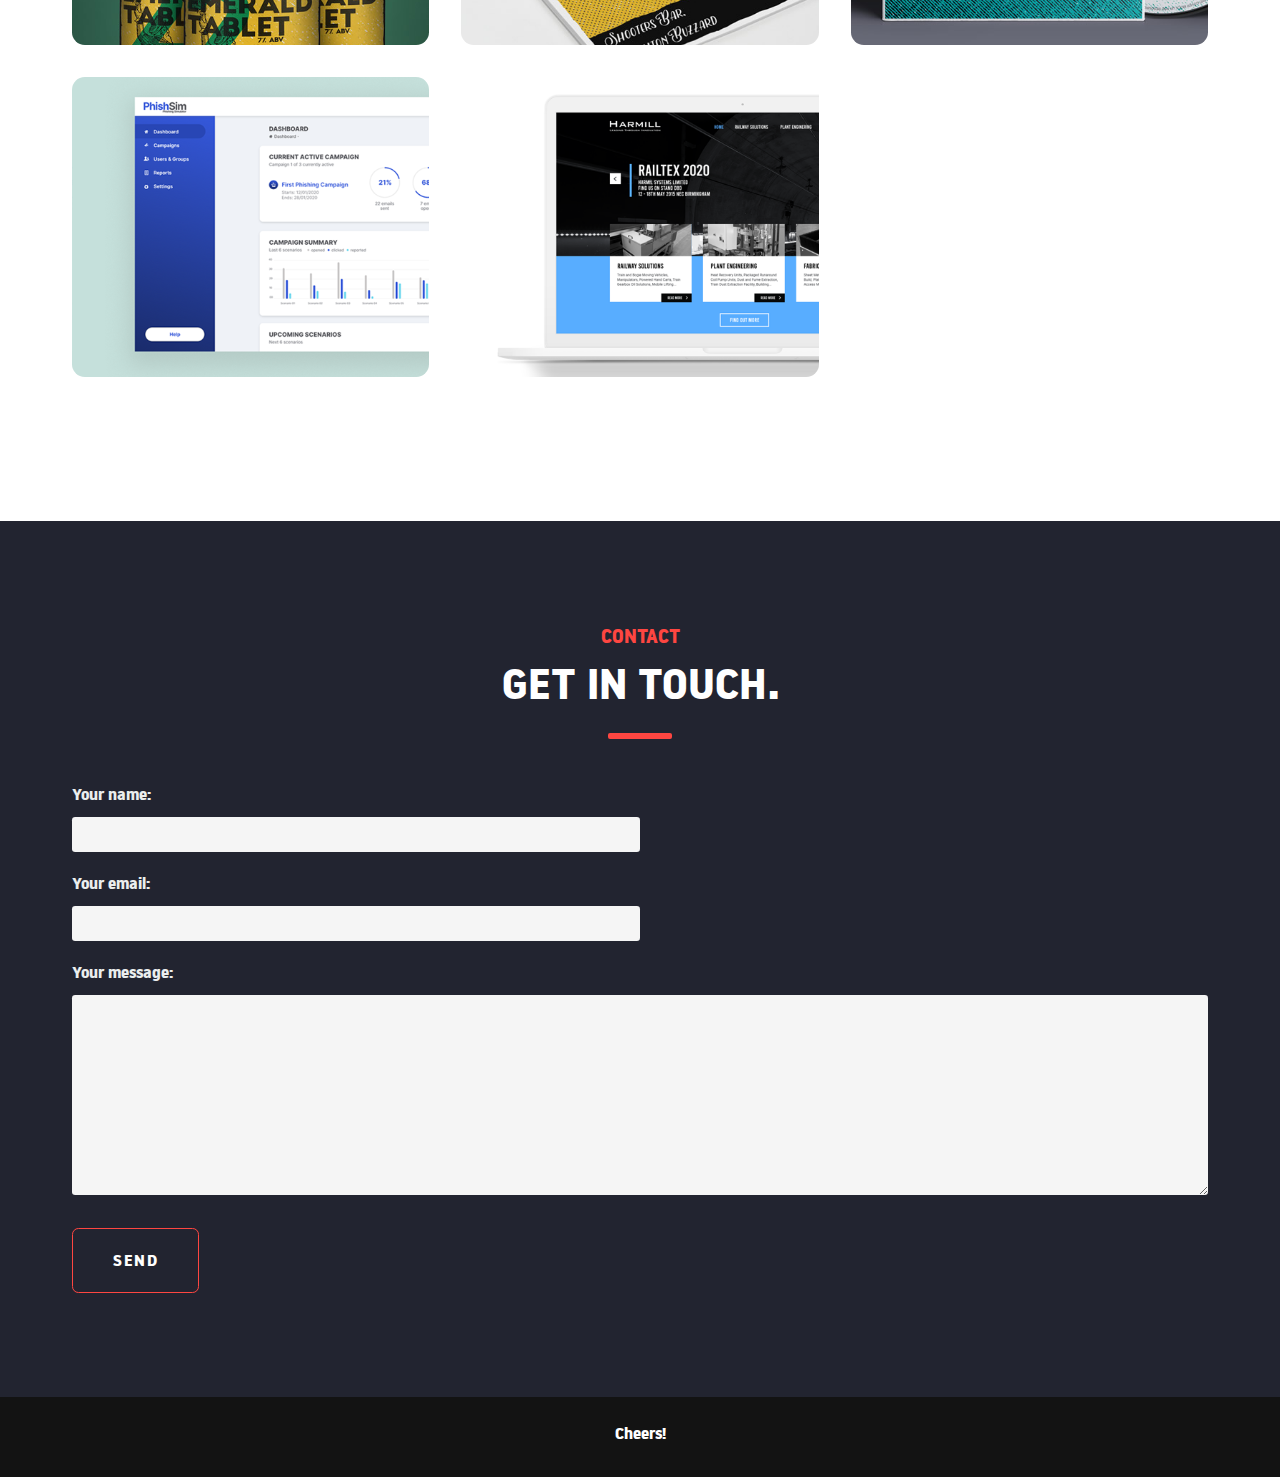
==== commit 30d8ca17: "updated design" ====
--- a/index.html
+++ b/index.html
@@ -4,12 +4,17 @@
 <head>
     <meta charset="utf-8">
     <title>Jeff Bredenkamp - Web Designer</title>
-    <meta name="description" content="">
+    <meta name="description" content="Personal website of Jeff Bredenkamp Web Designer/Developer">
     <meta name="viewport" content="width=device-width, initial-scale=1">
 
     <link rel="stylesheet" href="css/normalize.css">
     <link rel="stylesheet" href="css/main.css">
     <link rel="stylesheet" href="css/jquery.modal.css">
+    
+    <link rel="apple-touch-icon" sizes="180x180" href="/apple-touch-icon.png">
+    <link rel="icon" type="image/png" sizes="32x32" href="/favicon-32x32.png">
+    <link rel="icon" type="image/png" sizes="16x16" href="/favicon-16x16.png">
+    <link rel="manifest" href="/site.webmanifest">
 
 
 </head>
@@ -22,7 +27,7 @@
     <header>
         <div class="container">
             <nav>
-            <button class="mobile-toggle" aria-label="Toggle Navigation" aria-controls="navbar-items" aria-expanded="false">Menu</button>
+            <button class="mobile-toggle" aria-label="Main menu toggle navigation" aria-controls="navbar-items" aria-expanded="false"></button>
             <div id="navbar-items">
                 <ul>
                     <li><a href="#intro" class="active smoothscroll">Home</a></li>
@@ -48,8 +53,8 @@
 
             <nav class="social-media">
                 <ul>
-                    <li><a href="#"><img src="img/codepen.svg" alt="codepen" class="social-icon" /></a></li>
-                    <li><a href="#"><img src="img/github.svg" alt="github" class="social-icon" /></a></li>
+                    <li><a href="https://codepen.io/jeffbredenkamp"><img src="img/codepen.svg" alt="codepen" class="social-icon" /></a></li>
+                    <li><a href="https://www.behance.net/jeffbredenkamp"><img src="img/behance.svg" alt="Behance" class="social-icon" /></a></li>
                     <li><a href="https://www.linkedin.com/in/jeffbredenkamp/"><img src="img/linkedin.svg" alt="LinkedIn" class="social-icon" /></a></li>
                 </ul>
             </nav>
@@ -130,16 +135,22 @@
                     <h2>My Experience.</h2>
 
                     <div class="timeline">
-                        <div class="position-wrap">
+                        <div class="position-wrap right">
                             <div class="position">
                                 <h3>August 2017 - Present</h3>
                                 <p><strong>Senior Web Designer</strong> - Cofense</p>
                             </div>
                         </div>
+                        <div class="position-wrap">
+                            <div class="position">
+                                <h3>October 2016 - August 2017</h3>
+                                <p><strong>Web Designer</strong> - Cofense</p>
+                            </div>
+                        </div>
                         <div class="position-wrap right">
                             <div class="position">
-                                <h3>October 2015 - August 2017</h3>
-                                <p><strong>Web Designer</strong> - Cofense</p>
+                                <h3>October 2015 - October 2016</h3>
+                                <p><strong>Associate Web Designer</strong> - Cofense</p>
                             </div>
                         </div>
                         <div class="position-wrap">
@@ -181,20 +192,7 @@
                             </div>
 
                             <div id="work-one" class="modal">
-                                <div class="row">
-                                    <div class="column work-preview">
-                                        <img src="img/work-emerald-tablet.png" alt="Emerald Tablet Beer Label" />
-                                    </div>
-
-                                    <div class="column work-content">
-                                        <h3>Emerald Tablet Beer Label</h3>
-
-                                        <p class="work-subheader">A seemingly magical process of transformation, creation, or combination.</p>
-
-                                        <h4>What is Emerald Tablet?</h4>
-
-                                    </div>
-                                </div>
+                                <img src="img/work-emerald-tablet.png" alt="" />
                             </div>
 
                         </div>
@@ -211,6 +209,11 @@
                                     </div>
                                 </a>
                             </div>
+                            
+                            
+                            <div id="work-two" class="modal">
+                                <img src="img/work02.png" alt="" />
+                            </div>
                         </div>
 
                         <div class="column">
@@ -225,19 +228,62 @@
                                     </div>
                                 </a>
                             </div>
+                            
+                            <div id="work-three" class="modal">
+                                <img src="img/work-cd-2.png" alt="" />
+                            </div>
                         </div>
                     </div>
 
                     <div class="row">
-
-                        <div class="column">
-
-                        </div>
-
-                        <div class="column">
-
-                        </div>
-                    </div>
+                        <div class="column">
+                            <div class="portfolio-item work-four">
+                                <a href="#work-four" rel="modal:open">
+                                    <div class="caption">
+                                        <h3 class="portfolio-item-header">Phishing Simulator UI</h3>
+                                        <ul>
+                                            <li>User Interface</li>
+                                            <li>User Experience</li>
+                                        </ul>
+                                    </div>
+                                </a>
+                            </div>
+
+                            <div id="work-four" class="modal">
+                                <img src="img/phishing-ui.png" alt="" />
+                            </div>
+
+                        </div>
+
+                        <div class="column">
+
+                                <div class="portfolio-item work-five">
+                                    <a href="#work-five" rel="modal:open">
+                                        <div class="caption">
+                                            <h3 class="portfolio-item-header">Harmill Systems Website</h3>
+                                            <ul>
+                                                <li>User Interface</li>
+                                                <li>Web Design</li>
+                                            </ul>
+                                        </div>
+                                    </a>
+                                </div>
+    
+                                <div id="work-five" class="modal">
+                                    <img src="img/harmil mockup.png" alt="" />
+                                </div>
+
+
+                        </div>
+
+                        <div class="column">
+
+
+                        </div>
+
+                    </div>
+
+
 
 
                 </div>
@@ -295,19 +341,16 @@
     <script src="js/main.js"></script>
     <script src="js/jquery.modal.min.js"></script>
 
-    <!-- Google Analytics: change UA-XXXXX-Y to be your site's ID. -->
+    <!-- Global site tag (gtag.js) - Google Analytics -->
+    <script async src="https://www.googletagmanager.com/gtag/js?id=UA-146077531-1"></script>
     <script>
-        window.ga = function() {
-            ga.q.push(arguments)
-        };
-        ga.q = [];
-        ga.l = +new Date;
-        ga('create', 'UA-XXXXX-Y', 'auto');
-        ga('set', 'transport', 'beacon');
-        ga('send', 'pageview')
-
+      window.dataLayer = window.dataLayer || [];
+      function gtag(){dataLayer.push(arguments);}
+      gtag('js', new Date());
+
+      gtag('config', 'UA-146077531-1');
     </script>
-    <script src="https://www.google-analytics.com/analytics.js" async></script>
+
 </body>
 
 </html>
--- a/css/main.css
+++ b/css/main.css
@@ -1,4 +1,30 @@
-@import url('https://fonts.googleapis.com/css?family=Source+Sans+Pro:400,700&display=swap');
+
+@font-face {
+    font-family: 'noway';
+    src: url('fonts/noway-bold-webfont.eot');
+    src: url('fonts/noway-bold-webfont.eot?#iefix') format('embedded-opentype'),
+         url('fonts/noway-bold-webfont.woff2') format('woff2'),
+         url('fonts/noway-bold-webfont.woff') format('woff'),
+         url('fonts/noway-bold-webfont.ttf') format('truetype'),
+         url('fonts/noway-bold-webfont.svg#nowaybold') format('svg');
+    font-weight: 700;
+    font-style: normal;
+
+}
+
+
+@font-face {
+    font-family: 'noway';
+    src: url('fonts/noway-regular-webfont.eot');
+    src: url('fonts/noway-regular-webfont.eot?#iefix') format('embedded-opentype'),
+         url('fonts/noway-regular-webfont.woff2') format('woff2'),
+         url('fonts/noway-regular-webfont.woff') format('woff'),
+         url('fonts/noway-regular-webfont.ttf') format('truetype'),
+         url('fonts/noway-regular-webfont.svg#nowayregular') format('svg');
+    font-weight: 400;
+    font-style: normal;
+
+}
 
 
 /* ==========================================================================
@@ -12,7 +38,7 @@
 }
 
 body {
-    font-family: 'Source Sans Pro', sans-serif;
+    font-family: 'noway', sans-serif;
 }
 
 hr {
@@ -168,6 +194,11 @@
     max-width: 50%;
 }
 
+.row .column.column-55 {
+    flex: 0 0 55%;
+    max-width: 55%;
+}
+
 .row .column.column-60 {
     flex: 0 0 60%;
     max-width: 60%;
@@ -234,6 +265,8 @@
 h5,
 h6 {
     line-height: 1;
+    font-weight: 700;
+    text-transform: uppercase;
 }
 
 h1 {
@@ -255,7 +288,7 @@
 
 h1:after,
 h2:after {
-    height: .3rem;
+    height: .4rem;
     display: block;
     content: "";
     background-color: #FE4641;
@@ -264,19 +297,23 @@
 }
 
 h1:after {
+    width: 5rem;
+    margin-top: 1.5rem;
+    margin-bottom: 2rem;
+}
+
+h2:after {
     width: 4rem;
-    margin-top: 1.5rem;
-    margin-bottom: 1.5rem;
-}
-
-h2:after {
-    width: 3rem;
     margin-top: 1.2rem;
     margin-bottom: 1.2rem;
 }
 
 p {
     line-height: 1.6;
+}
+
+a {
+    color: #FE4641;
 }
 
 /* Header */
@@ -311,7 +348,12 @@
 header nav ul li a {
     color: #fff;
     text-decoration: none;
+    text-transform: uppercase;
     font-weight: 700;
+}
+
+header nav ul li a:hover {
+    color: #FE4641;
 }
 
 header nav ul li a.active {
@@ -321,14 +363,15 @@
 
 header .mobile-toggle {
     display: none;
-    border: 0.1rem solid #FE4641;
-    background: transparent;
+    border: 0;
+    background: url(../img/menu.svg);
+    background-size: contain;
+    background-repeat: no-repeat;
+    background-position: center center;
     padding: 0 1.5rem 0 1.5rem;
-    line-height: 2;
+    width: 2rem;
+    height: 2rem;
     text-transform: uppercase;
-    border-radius: .4rem;
-    color: #fff;
-    font-weight: 700;
     cursor: pointer;
     margin: 0 auto;
 }
@@ -355,7 +398,7 @@
     text-transform: uppercase;
     margin: 0 0 1rem 0;
     font-size: 1.4rem;
-    font-weight: 300;
+    font-weight: 700;
 }
 
 #intro .intro-header {
@@ -369,7 +412,7 @@
     text-transform: uppercase;
     margin: 0;
     font-size: 1.2rem;
-    font-weight: 300;
+    font-weight: 700;
     margin-bottom: 2rem;
 }
 
@@ -380,11 +423,11 @@
     text-transform: uppercase;
     border-radius: .4rem;
     font-weight: 700;
-    padding: 0 2.5rem 0 2.5rem;
+    padding: .5rem 2.5rem 0 2.5rem;
     line-height: 3.4rem;
     text-align: center;
     border: 0.1rem solid #FE4641;
-    background-image: url("../img/arrow-down.svg");
+    background-image: url(../img/arrow-down.svg);
     background-size: 12px;
     background-repeat: no-repeat;
     background-position: 85% -40px;
@@ -435,8 +478,9 @@
     color: #FE4641;
     font-size: 1.2rem;
     font-weight: 700;
-    margin: 0 0 .3rem 0;
+    margin: 0 0 1rem 0;
     text-transform: uppercase;
+    font-weight: 700;
 }
 
 #about {
@@ -509,20 +553,20 @@
 }
 
 .position {
-    padding: 1.5rem;
+    padding: 2rem 2rem 1.5rem 2rem;
     background-color: #fff;
     position: relative;
     border-radius: 6px;
 }
 
 .position h3 {
-    margin-top: 0;
-    font-size: 1.2rem;
-}
-
-.position p:last-child {
-    margin-bottom: 0;
-}
+    margin: 0 0 .5rem 0;
+}
+
+.position p {
+    margin: 0;
+}
+
 
 .position strong {
     color: #FE4641;
@@ -535,7 +579,7 @@
     border-right: 0;
     position: absolute;
     right: 1.8rem;
-    top: 1.5rem;
+    top: 1.8rem;
 }
 
 .position-wrap.right:before {
@@ -574,9 +618,30 @@
     display: block;
 }
 
+.work-three-preview {
+    background: url(../img/work-cd-2.png);
+}
+
+.work-two-preview {
+    background: url(../img/work-poster.png);
+}
+
+.work-one-preview {
+    background: url(../img/work-emerald-tablet.png);
+}
+
+.work-preview {
+    background-size: cover;
+    background-repeat: no-repeat;
+    background-position: center center;
+}
+
 .work-content {
-    padding: 2rem!important;
+    padding: 2rem 2rem 2rem 2rem!important;
     box-sizing: border-box;
+    height: 550px;
+    overflow-y: scroll;
+    margin-right: 1rem;
 }
 
 .work-one {
@@ -591,6 +656,16 @@
 
 .work-three {
     background: url(../img/cd-cover-thumb.jpg);
+    background-position: center;
+}
+
+.work-four {
+    background: url(../img/phishing-ui-thumb.png);
+    background-position: center;
+}
+
+.work-five {
+    background: url(../img/harmill-thumb.png);
     background-position: center;
 }
 
@@ -708,7 +783,7 @@
     font-weight: 700;
     letter-spacing: .1rem;
     line-height: 3.4rem;
-    padding: 0 2.5rem;
+    padding: .5rem 2.5rem 0 2.5rem;
     text-align: center;
     text-decoration: none;
     text-transform: uppercase;
@@ -873,6 +948,7 @@
     
     .modal a.close-modal {
         background: #fff;
+        right: 12px!important;
     }
     
     header .mobile-toggle {
@@ -900,4 +976,34 @@
         height: auto;
         display: block !important;
     }
-}+    
+    .work-one-preview, .work-two-preview, .work-three-preview {
+        min-height: 300px;
+    }
+    
+    .work-content {
+        height: auto;
+        overflow-y: auto;
+    }
+    
+    .row .column.column-60 {
+        flex: 0 0 100%;
+        max-width: 100%;
+    }
+}
+
+#thanks {
+    background: #222430;
+    height: 100vh;
+}
+
+#thanks h1 {
+    color: #fff;
+}
+
+#thanks p {
+    line-height: 1.6;
+    font-size: 1.4rem;
+    text-align: center;
+    color: #fff;
+}
